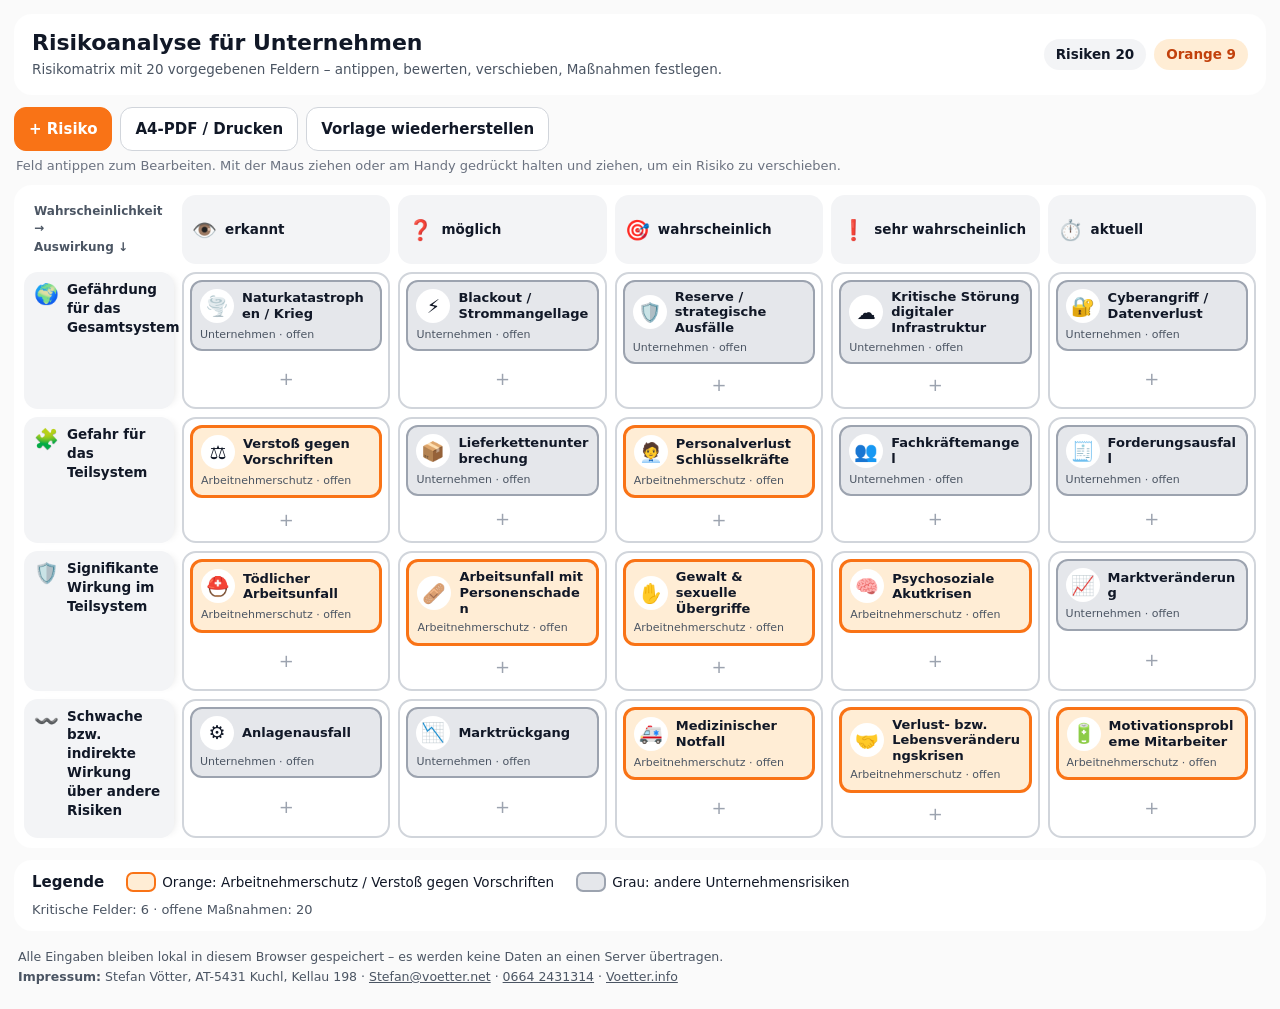
==== public/index.html @ c68d0088 "Web-Version der Risikoanalyse für Cloudflare (Worker bcm) Risikomatrix als statische Seite unter pub" ====
<!DOCTYPE html>
<html lang="de">
<head>
<meta charset="utf-8">
<meta name="viewport" content="width=device-width, initial-scale=1, viewport-fit=cover">
<title>Risikoanalyse für Unternehmen</title>
<meta name="description" content="Risikomatrix für Unternehmen (BCM): 20 vorgegebene Risikofelder, eigene Risiken, Maßnahmen und PDF-Export. Daten bleiben lokal im Browser.">
<meta name="theme-color" content="#F97316">
<link rel="manifest" href="manifest.webmanifest">
<link rel="icon" href="icon.svg" type="image/svg+xml">
<link rel="apple-touch-icon" href="icon.svg">
<style>
:root{
  --orange:#F97316;--orange-soft:#FFEDD5;--grey:#E5E7EB;--grey-soft:#F3F4F6;
  --text:#111827;--muted:#4B5563;--line:#D1D5DB;--bg:#FAFAFA;--panel:#fff;
}
*{box-sizing:border-box}
html{-webkit-text-size-adjust:100%}
body{margin:0;background:var(--bg);color:var(--text);
  font:15px/1.4 system-ui,-apple-system,"Segoe UI",Roboto,Arial,sans-serif;
  padding:env(safe-area-inset-top) env(safe-area-inset-right) env(safe-area-inset-bottom) env(safe-area-inset-left)}
.wrap{max-width:1320px;margin:0 auto;padding:14px}
header.top{background:var(--panel);border-radius:18px;padding:16px 18px;display:flex;flex-wrap:wrap;gap:10px 16px;align-items:center}
header.top h1{font-size:22px;line-height:1.2;margin:0}
header.top p{margin:4px 0 0;color:var(--muted);font-size:13.5px}
.head-text{flex:1 1 320px}
.badges{display:flex;gap:8px;flex-wrap:wrap}
.badge{border-radius:999px;padding:6px 12px;font-weight:700;font-size:13.5px;background:var(--grey-soft);white-space:nowrap}
.badge.o{background:var(--orange-soft);color:#C2410C}
.toolbar{display:flex;gap:8px;flex-wrap:wrap;margin:12px 0 6px}
button{font:inherit;color:inherit;cursor:pointer}
.btn{border:1px solid var(--line);background:var(--panel);border-radius:12px;padding:10px 14px;font-weight:600;min-height:44px}
.btn:hover{background:var(--grey-soft)}
.btn.primary{background:var(--orange);border-color:var(--orange);color:#fff}
.btn.primary:hover{background:#EA580C}
.btn.danger{color:#B91C1C;border-color:#FCA5A5}
.hint{color:#6B7280;font-size:13px;margin:4px 2px 10px}
.scroller{overflow-x:auto;border-radius:18px;background:var(--panel);-webkit-overflow-scrolling:touch}
.matrix{display:grid;grid-template-columns:150px repeat(5,minmax(158px,1fr));gap:8px;padding:10px;min-width:980px}
.corner,.ph,.ih{background:var(--grey-soft);border-radius:14px;padding:8px 10px;font-weight:700;font-size:13.5px;display:flex;align-items:center;gap:8px}
.corner{background:transparent;font-size:12px;color:var(--muted);font-weight:600;flex-direction:column;align-items:flex-start;justify-content:center;gap:2px}
.ph .ic,.ih .ic{font-size:20px;flex:none}
.ih{position:sticky;left:10px;z-index:2;align-items:flex-start;box-shadow:6px 0 8px -6px rgba(0,0,0,.12)}
.corner{position:sticky;left:10px;z-index:2;background:var(--panel)}
.cell{border:2px solid var(--line);border-radius:14px;min-height:118px;padding:6px;display:flex;flex-direction:column;gap:5px;background:#fff}
.cell.over{border-color:var(--orange);background:#FFF7ED}
.add{flex:1;min-height:32px;border:0;background:transparent;color:#9CA3AF;font-size:18px;border-radius:10px}
.add:hover,.add:focus-visible{background:var(--grey-soft);color:var(--text)}
.card{display:grid;grid-template-columns:34px 1fr;gap:4px 8px;align-items:center;text-align:left;width:100%;
  border:2px solid #9CA3AF;background:var(--grey);border-radius:12px;padding:7px 8px;touch-action:pan-x pan-y;user-select:none;-webkit-user-select:none;-webkit-touch-callout:none}
.card.ws{border:3px solid var(--orange);background:var(--orange-soft)}
.card .ic{width:34px;height:34px;border-radius:50%;background:#fff;display:grid;place-items:center;font-size:19px}
.card .t{font-weight:700;font-size:13px;line-height:1.2;overflow-wrap:anywhere;hyphens:auto;-webkit-hyphens:auto}
.card .m{grid-column:1/-1;font-size:11px;color:var(--muted)}
.card.done{opacity:.6}
.card.lift{opacity:.35}
.ghost{position:fixed;z-index:50;pointer-events:none;width:170px;box-shadow:0 10px 24px rgba(0,0,0,.25);transform:translate(-50%,-50%) rotate(-2deg)}
.legend{background:var(--panel);border-radius:18px;padding:12px 18px;margin-top:12px;display:flex;flex-wrap:wrap;gap:8px 22px;align-items:center;font-size:13.5px}
.legend b{font-size:15px}
.sw{display:inline-block;width:30px;height:20px;border-radius:7px;border:2px solid #9CA3AF;background:var(--grey);vertical-align:-5px;margin-right:6px}
.sw.o{border-color:var(--orange);background:var(--orange-soft)}
.legend .stats{flex-basis:100%;color:var(--muted);font-size:13px}
footer{color:var(--muted);font-size:12.5px;margin:16px 4px 8px;line-height:1.6}
footer a{color:inherit}
dialog{border:0;border-radius:18px;padding:0;width:min(560px,calc(100vw - 20px));max-height:calc(100dvh - 20px);color:var(--text)}
dialog::backdrop{background:rgba(17,24,39,.5)}
dialog form{display:flex;flex-direction:column;max-height:calc(100dvh - 20px)}
dialog h2{margin:0;padding:16px 18px 6px;font-size:19px}
.fields{padding:0 18px 8px;overflow-y:auto}
label{display:block;font-weight:700;font-size:13px;color:#374151;margin:10px 0 4px}
input[type=text],select,textarea{width:100%;font:inherit;font-size:16px;padding:10px;border:1px solid var(--line);border-radius:10px;background:#fff;color:var(--text)}
textarea{resize:vertical}
.chk{display:flex;gap:10px;align-items:center;font-weight:600;margin:14px 0 4px}
.chk input{width:22px;height:22px;accent-color:var(--orange);flex:none}
.actions{display:flex;gap:8px;padding:12px 18px 16px;border-top:1px solid var(--grey);flex-wrap:wrap}
.actions .sp{flex:1}
.toast{position:fixed;left:50%;bottom:22px;transform:translateX(-50%);background:#111827;color:#fff;padding:10px 16px;border-radius:999px;font-size:14px;opacity:0;transition:opacity .2s;pointer-events:none;z-index:60;max-width:90vw}
.toast.show{opacity:1}
:focus-visible{outline:3px solid #2563EB;outline-offset:2px}
@media (max-width:600px){.corner{font-size:10.5px;padding:4px}.wrap{padding:8px}header.top h1{font-size:19px}.matrix{grid-template-columns:112px repeat(5,minmax(150px,1fr));min-width:900px}.ih{font-size:12px;padding:8px}.ih .ic{display:none}}
@page{size:A4 landscape;margin:8mm}
@media print{
  body{background:#fff;font-size:10px}
  .toolbar,.hint,.add,footer,.toast{display:none!important}
  .wrap{max-width:none;padding:0}
  header.top{padding:0 0 6px}
  header.top h1{font-size:18px}
  .scroller{overflow:visible}
  .matrix{min-width:0;grid-template-columns:105px repeat(5,1fr);gap:4px;padding:0}
  .ih,.corner{position:static;box-shadow:none}
  .cell{min-height:96px;padding:4px;border-width:1px;break-inside:avoid}
  .card{padding:4px 5px;grid-template-columns:24px 1fr}
  .card .ic{width:24px;height:24px;font-size:14px}
  .card .t{font-size:10px}.card .m{font-size:8px}
  .ph,.ih{font-size:10px;padding:5px}
  .legend{padding:6px 0;margin-top:6px;font-size:10px}
  *{-webkit-print-color-adjust:exact;print-color-adjust:exact}
}
</style>
</head>
<body>
<div class="wrap">
  <header class="top">
    <div class="head-text">
      <h1>Risikoanalyse für Unternehmen</h1>
      <p>Risikomatrix mit 20 vorgegebenen Feldern – antippen, bewerten, verschieben, Maßnahmen festlegen.</p>
    </div>
    <div class="badges">
      <span class="badge" id="bTotal">Risiken 0</span>
      <span class="badge o" id="bOrange">Orange 0</span>
    </div>
  </header>

  <div class="toolbar">
    <button class="btn primary" id="btnAdd" type="button">+ Risiko</button>
    <button class="btn" id="btnPdf" type="button">A4-PDF / Drucken</button>
    <button class="btn" id="btnReset" type="button">Vorlage wiederherstellen</button>
  </div>
  <p class="hint">Feld antippen zum Bearbeiten. Mit der Maus ziehen oder am Handy gedrückt halten und ziehen, um ein Risiko zu verschieben.</p>

  <div class="scroller"><div class="matrix" id="matrix"></div></div>

  <section class="legend" aria-label="Legende">
    <b>Legende</b>
    <span><i class="sw o"></i>Orange: Arbeitnehmerschutz / Verstoß gegen Vorschriften</span>
    <span><i class="sw"></i>Grau: andere Unternehmensrisiken</span>
    <span class="stats" id="stats"></span>
  </section>

  <footer>
    Alle Eingaben bleiben lokal in diesem Browser gespeichert – es werden keine Daten an einen Server übertragen.<br>
    <b>Impressum:</b> Stefan Vötter, AT-5431 Kuchl, Kellau 198 · <a href="mailto:Stefan@voetter.net">Stefan@voetter.net</a> · <a href="tel:+436642431314">0664 2431314</a> · <a href="https://voetter.info" rel="noopener">Voetter.info</a>
  </footer>
</div>

<dialog id="dlg">
  <form method="dialog" id="frm">
    <h2 id="dlgTitle">Risiko bearbeiten</h2>
    <div class="fields">
      <label for="fTitle">Titel</label>
      <input type="text" id="fTitle" maxlength="80" autocomplete="off">
      <label for="fImpact">Auswirkung</label>
      <select id="fImpact"></select>
      <label for="fProb">Eintrittswahrscheinlichkeit / Aktualität</label>
      <select id="fProb"></select>
      <label for="fIcon">Symbol</label>
      <select id="fIcon"></select>
      <label class="chk"><input type="checkbox" id="fWs"> Arbeitnehmerschutz / Vorschriften: Orange hinterlegen</label>
      <label for="fDesc">Beschreibung</label>
      <textarea id="fDesc" rows="3"></textarea>
      <label for="fOwner">Verantwortlich</label>
      <input type="text" id="fOwner" autocomplete="off">
      <label for="fDue">Termin / Frist</label>
      <input type="text" id="fDue" placeholder="z. B. 31.12.2026" autocomplete="off">
      <label for="fMeasures">Maßnahmen</label>
      <textarea id="fMeasures" rows="4"></textarea>
      <label for="fStatus">Status</label>
      <select id="fStatus"></select>
    </div>
    <div class="actions">
      <button class="btn danger" type="button" id="btnDel">Löschen</button>
      <span class="sp"></span>
      <button class="btn" type="button" id="btnCancel">Abbrechen</button>
      <button class="btn primary" type="submit">Speichern</button>
    </div>
  </form>
</dialog>
<div class="toast" id="toast" role="status" aria-live="polite"></div>

<script>
(function(){
'use strict';
var KEY='risikoanalyse_risks_v1';
var IMPACT=['Gefährdung für das Gesamtsystem','Gefahr für das Teilsystem','Signifikante Wirkung im Teilsystem','Schwache bzw. indirekte Wirkung über andere Risiken'];
var IMPACT_IC=['🌍','🧩','🛡️','〰️'];
var PROB=['erkannt','möglich','wahrscheinlich','sehr wahrscheinlich','aktuell'];
var PROB_IC=['👁️','❓','🎯','❗','⏱️'];
var STATUS=['offen','in Arbeit','erledigt'];
var ICONS=[['🌪️','Natur / Krise'],['⚡','Blackout'],['🛡️','Reserve / Schutz'],['☁️','Digitale Infrastruktur'],['🔐','Cyber / Daten'],['⚖️','Vorschriften'],['📦','Lieferkette'],['🧑‍💼','Schlüsselkräfte'],['👥','Team / Fachkräfte'],['🧾','Forderungsausfall'],['⛑️','Tödlicher Arbeitsunfall'],['🩹','Arbeitsunfall'],['✋','Übergriff / Gewalt'],['🧠','Psychosoziale Krise'],['📈','Marktveränderung'],['⚙️','Anlage / Betrieb'],['📉','Marktrückgang'],['🚑','Medizinischer Notfall'],['🤝','Verlust / Krise'],['🔋','Motivation'],['⚠️','Allgemeines Risiko']];

function defaults(){
  var d=[
  ['r01','Naturkatastrophen / Krieg',0,0,'🌪️',false,'Externe Lage mit möglicher Wirkung auf Standort, Lieferfähigkeit und Geschäftsbetrieb.'],
  ['r02','Blackout / Strommangellage',0,1,'⚡',false,'Stromausfall oder Energiemangel mit Auswirkung auf kritische Prozesse.'],
  ['r03','Reserve / strategische Ausfälle',0,2,'🛡️',false,'Fehlende Redundanz, Ersatzressourcen oder strategische Alternativen.'],
  ['r04','Kritische Störung digitaler Infrastruktur',0,3,'☁️',false,'Ausfall zentraler Systeme, Netzwerke, Cloud- oder Kommunikationsdienste.'],
  ['r05','Cyberangriff / Datenverlust',0,4,'🔐',false,'Angriff, Verschlüsselung, Datenabfluss oder Verlust geschäftskritischer Daten.'],
  ['r06','Verstoß gegen Vorschriften',1,0,'⚖️',true,'Rechtliche oder organisatorische Nichteinhaltung, inklusive Arbeitnehmerschutz-Vorgaben.'],
  ['r07','Lieferkettenunterbrechung',1,1,'📦',false,'Ausfall von Lieferanten, Material, Logistik oder externen Partnern.'],
  ['r08','Personalverlust Schlüsselkräfte',1,2,'🧑‍💼',true,'Ausfall, Kündigung oder langfristige Abwesenheit kritischer Mitarbeitender.'],
  ['r09','Fachkräftemangel',1,3,'👥',false,'Schwierigkeit, qualifiziertes Personal zu gewinnen oder zu halten.'],
  ['r10','Forderungsausfall',1,4,'🧾',false,'Ausfall offener Forderungen oder Zahlungsschwierigkeiten wichtiger Kunden.'],
  ['r11','Tödlicher Arbeitsunfall',2,0,'⛑️',true,'Schwerstes Ereignis im Bereich Arbeitssicherheit und Organisation.'],
  ['r12','Arbeitsunfall mit Personenschaden',2,1,'🩹',true,'Unfall mit Verletzung, Ausfallzeit oder medizinischer Behandlung.'],
  ['r13','Gewalt & sexuelle Übergriffe',2,2,'✋',true,'Grenzverletzungen, Gewalt, Belästigung oder Übergriffe am Arbeitsplatz.'],
  ['r14','Psychosoziale Akutkrisen',2,3,'🧠',true,'Akute psychische Belastung, Konflikt- oder Krisenlage im Arbeitsumfeld.'],
  ['r15','Marktveränderung',2,4,'📈',false,'Veränderte Nachfrage, Wettbewerb, Preise oder regulatorische Rahmenbedingungen.'],
  ['r16','Anlagenausfall',3,0,'⚙️',false,'Ausfall einer Anlage, Maschine oder technischen Ressource.'],
  ['r17','Marktrückgang',3,1,'📉',false,'Rückgang von Umsatz, Nachfrage oder Marktanteilen.'],
  ['r18','Medizinischer Notfall',3,2,'🚑',true,'Akuter Notfall bei Mitarbeitenden, Gästen oder Dritten am Standort.'],
  ['r19','Verlust- bzw. Lebensveränderungskrisen',3,3,'🤝',true,'Krisen durch Trauer, Trennung, Pflegebelastung oder einschneidende Lebensereignisse.'],
  ['r20','Motivationsprobleme Mitarbeiter',3,4,'🔋',true,'Sinkende Motivation, Bindung, Arbeitszufriedenheit oder Leistungsbereitschaft.']];
  return d.map(function(a){return {id:a[0],title:a[1],impactIndex:a[2],probabilityIndex:a[3],icon:a[4],workerSafety:a[5],description:a[6],predefined:true,owner:'',due:'',measures:'',status:'offen'};});
}

var risks=load();
function load(){
  try{
    var raw=localStorage.getItem(KEY);
    if(raw){var a=JSON.parse(raw);if(Array.isArray(a)&&a.length)return a;}
  }catch(e){}
  return defaults();
}
function save(){try{localStorage.setItem(KEY,JSON.stringify(risks));}catch(e){toast('Speichern im Browser nicht möglich');}}

var $=function(id){return document.getElementById(id);};
var matrix=$('matrix');
function el(tag,cls,txt){var e=document.createElement(tag);if(cls)e.className=cls;if(txt!=null)e.textContent=txt;return e;}

function render(){
  matrix.textContent='';
  var c=el('div','corner');c.appendChild(el('span',null,'Wahrscheinlichkeit →'));c.appendChild(el('span',null,'Auswirkung ↓'));matrix.appendChild(c);
  PROB.forEach(function(p,i){var h=el('div','ph');h.appendChild(el('span','ic',PROB_IC[i]));h.appendChild(el('span',null,p));matrix.appendChild(h);});
  for(var r=0;r<4;r++){
    var ih=el('div','ih');ih.appendChild(el('span','ic',IMPACT_IC[r]));ih.appendChild(el('span',null,IMPACT[r]));matrix.appendChild(ih);
    for(var col=0;col<5;col++){
      var cell=el('div','cell');cell.dataset.row=r;cell.dataset.col=col;
      risks.forEach(function(k){if(k.impactIndex===r&&k.probabilityIndex===col)cell.appendChild(card(k));});
      var add=el('button','add','+');add.type='button';add.dataset.add='1';
      add.setAttribute('aria-label','Risiko hinzufügen: '+IMPACT[r]+', '+PROB[col]);
      cell.appendChild(add);
      matrix.appendChild(cell);
    }
  }
  var ws=0,crit=0,open=0;
  risks.forEach(function(k){if(k.workerSafety)ws++;if(k.impactIndex<=1&&k.probabilityIndex>=2)crit++;if(k.status!=='erledigt')open++;});
  $('bTotal').textContent='Risiken '+risks.length;
  $('bOrange').textContent='Orange '+ws;
  $('stats').textContent='Kritische Felder: '+crit+' · offene Maßnahmen: '+open;
}
function card(k){
  var b=el('button','card'+(k.workerSafety?' ws':'')+(k.status==='erledigt'?' done':''));
  b.type='button';b.dataset.id=k.id;
  b.appendChild(el('span','ic',k.icon||'⚠️'));
  b.appendChild(el('span','t',k.title));
  b.appendChild(el('span','m',(k.workerSafety?'Arbeitnehmerschutz':'Unternehmen')+' · '+(k.status||'offen')));
  return b;
}
function find(id){for(var i=0;i<risks.length;i++)if(risks[i].id===id)return risks[i];return null;}

/* ---------- Dialog ---------- */
var dlg=$('dlg'),cur=null,curNew=false;
function fill(sel,arr){arr.forEach(function(t,i){var o=el('option',null,t);o.value=i;sel.appendChild(o);});}
fill($('fImpact'),IMPACT);fill($('fProb'),PROB);fill($('fStatus'),STATUS);
fill($('fIcon'),ICONS.map(function(i){return i[0]+'  '+i[1];}));

function openDlg(k,isNew){
  cur=k;curNew=isNew;
  $('dlgTitle').textContent=isNew?'Risiko hinzufügen':'Risiko bearbeiten';
  $('fTitle').value=k.title;$('fImpact').value=k.impactIndex;$('fProb').value=k.probabilityIndex;
  var ii=ICONS.length-1;ICONS.forEach(function(x,i){if(x[0]===k.icon)ii=i;});$('fIcon').value=ii;
  $('fWs').checked=!!k.workerSafety;$('fDesc').value=k.description||'';$('fOwner').value=k.owner||'';
  $('fDue').value=k.due||'';$('fMeasures').value=k.measures||'';
  $('fStatus').value=Math.max(0,STATUS.indexOf(k.status));
  $('btnDel').hidden=isNew||k.predefined;
  dlg.showModal();
  if(isNew){$('fTitle').focus();$('fTitle').select();}
}
function blank(row,col){
  return {id:'custom-'+Date.now()+'-'+Math.random().toString(36).slice(2,8),title:'Neues Risiko',impactIndex:row==null?3:row,probabilityIndex:col==null?1:col,icon:'⚠️',workerSafety:false,description:'',predefined:false,owner:'',due:'',measures:'',status:'offen'};
}
$('frm').addEventListener('submit',function(){
  if(!cur)return;
  cur.title=$('fTitle').value.trim()||'Unbenanntes Risiko';
  cur.impactIndex=+$('fImpact').value;cur.probabilityIndex=+$('fProb').value;
  cur.icon=ICONS[+$('fIcon').value][0];cur.workerSafety=$('fWs').checked;
  cur.description=$('fDesc').value.trim();cur.owner=$('fOwner').value.trim();cur.due=$('fDue').value.trim();
  cur.measures=$('fMeasures').value.trim();cur.status=STATUS[+$('fStatus').value];
  if(curNew)risks.push(cur);
  save();render();toast('Gespeichert');
});
$('btnCancel').addEventListener('click',function(){dlg.close();});
$('btnDel').addEventListener('click',function(){
  if(!cur||cur.predefined)return;
  if(!window.confirm('Dieses zusätzliche Risiko wirklich löschen?'))return;
  risks=risks.filter(function(k){return k!==cur;});
  dlg.close();save();render();toast('Gelöscht');
});
$('btnAdd').addEventListener('click',function(){openDlg(blank(),true);});
$('btnPdf').addEventListener('click',function(){window.print();});
$('btnReset').addEventListener('click',function(){
  if(!window.confirm('Alle Änderungen auf die 20 Standardfelder zurücksetzen? Zusätzliche Risiken werden entfernt.'))return;
  risks=defaults();save();render();toast('Vorlage wiederhergestellt');
});

/* ---------- Tippen & Ziehen ---------- */
var drag=null,suppressClick=false;
matrix.addEventListener('click',function(e){
  if(suppressClick){suppressClick=false;return;}
  var c=e.target.closest('.card');
  if(c){var k=find(c.dataset.id);if(k)openDlg(k,false);return;}
  var a=e.target.closest('[data-add]');
  if(a){var cell=a.parentNode;openDlg(blank(+cell.dataset.row,+cell.dataset.col),true);}
});
matrix.addEventListener('pointerdown',function(e){
  var c=e.target.closest('.card');
  if(!c||(e.pointerType==='mouse'&&e.button!==0))return;
  drag={card:c,id:c.dataset.id,x:e.clientX,y:e.clientY,active:false,touch:e.pointerType!=='mouse',pid:e.pointerId,timer:null};
  if(drag.touch)drag.timer=setTimeout(function(){if(drag)startDrag(drag.x,drag.y);},380);
});
function startDrag(x,y){
  drag.active=true;
  var g=drag.card.cloneNode(true);g.classList.add('ghost');document.body.appendChild(g);drag.ghost=g;
  drag.card.classList.add('lift');
  if(drag.touch&&navigator.vibrate){try{navigator.vibrate(15);}catch(e){}}
  moveDrag(x,y);
}
function moveDrag(x,y){
  drag.ghost.style.left=x+'px';drag.ghost.style.top=y+'px';
  var t=document.elementFromPoint(x,y);var cell=t&&t.closest?t.closest('.cell'):null;
  if(drag.cell!==cell){if(drag.cell)drag.cell.classList.remove('over');if(cell)cell.classList.add('over');drag.cell=cell;}
}
window.addEventListener('pointermove',function(e){
  if(!drag||e.pointerId!==drag.pid)return;
  var dx=e.clientX-drag.x,dy=e.clientY-drag.y;
  if(!drag.active){
    if(drag.touch){if(Math.abs(dx)>10||Math.abs(dy)>10){clearTimeout(drag.timer);drag=null;}return;}
    if(Math.abs(dx)<6&&Math.abs(dy)<6)return;
    startDrag(e.clientX,e.clientY);
  }
  moveDrag(e.clientX,e.clientY);
});
function endDrag(drop){
  if(!drag)return;
  clearTimeout(drag.timer);
  var d=drag;drag=null;
  if(!d.active)return;
  suppressClick=true;setTimeout(function(){suppressClick=false;},80);
  if(d.ghost)d.ghost.remove();
  d.card.classList.remove('lift');
  if(d.cell)d.cell.classList.remove('over');
  var k=find(d.id);
  if(drop&&d.cell&&k){
    var r=+d.cell.dataset.row,c=+d.cell.dataset.col;
    if(r!==k.impactIndex||c!==k.probabilityIndex){k.impactIndex=r;k.probabilityIndex=c;save();render();toast('Risiko verschoben: '+k.title);}
  }
}
window.addEventListener('pointerup',function(e){if(drag&&e.pointerId===drag.pid)endDrag(true);});
window.addEventListener('pointercancel',function(e){if(drag&&e.pointerId===drag.pid)endDrag(false);});
document.addEventListener('touchmove',function(e){if(drag&&drag.active&&e.cancelable)e.preventDefault();},{passive:false});
document.addEventListener('contextmenu',function(e){if(e.target.closest&&e.target.closest('.card')&&drag&&drag.touch)e.preventDefault();});

var toastT;
function toast(msg){var t=$('toast');t.textContent=msg;t.classList.add('show');clearTimeout(toastT);toastT=setTimeout(function(){t.classList.remove('show');},1800);}

render();
if('serviceWorker' in navigator){window.addEventListener('load',function(){navigator.serviceWorker.register('sw.js').catch(function(){});});}
})();
</script>
</body>
</html>
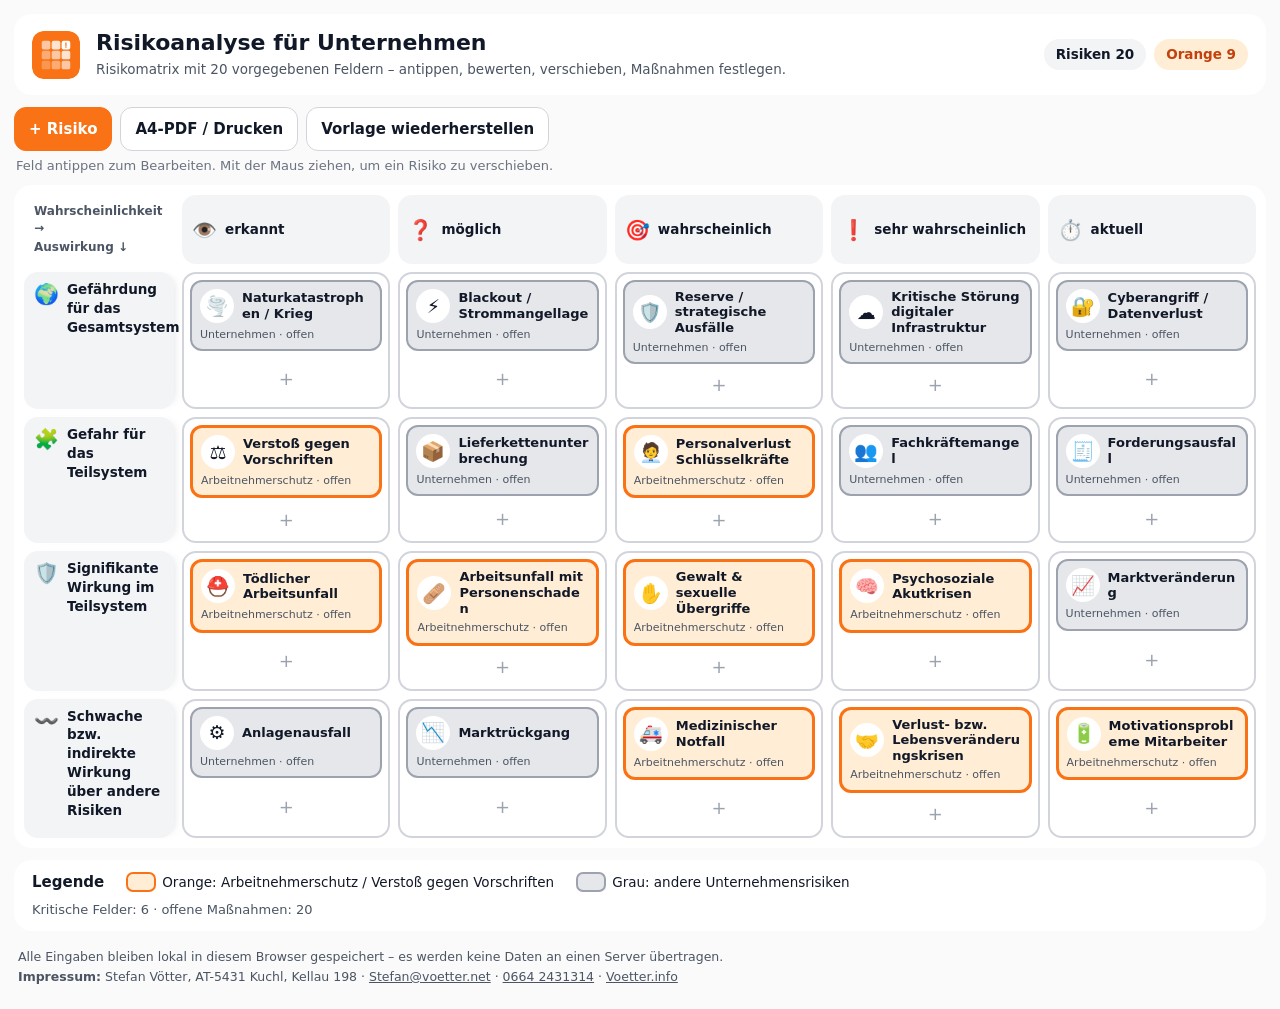
==== commit 08bc515d: "Handy-Ansicht, Logo und Social-Media-Vorschau Auf schmalen Bildschirmen passt die Matrix ohne Quersc" ====
--- a/public/index.html
+++ b/public/index.html
@@ -8,7 +8,26 @@
 <meta name="theme-color" content="#F97316">
 <link rel="manifest" href="manifest.webmanifest">
 <link rel="icon" href="icon.svg" type="image/svg+xml">
-<link rel="apple-touch-icon" href="icon.svg">
+<link rel="icon" href="icon-192.png" type="image/png" sizes="192x192">
+<link rel="apple-touch-icon" href="apple-touch-icon.png">
+<link rel="canonical" href="https://bcm.voetter.work/">
+<meta name="apple-mobile-web-app-capable" content="yes">
+<meta name="mobile-web-app-capable" content="yes">
+<meta name="apple-mobile-web-app-title" content="Risikoanalyse">
+<meta property="og:type" content="website">
+<meta property="og:locale" content="de_AT">
+<meta property="og:site_name" content="Risikoanalyse">
+<meta property="og:url" content="https://bcm.voetter.work/">
+<meta property="og:title" content="Risikoanalyse für Unternehmen">
+<meta property="og:description" content="Risikomatrix mit 20 vorgegebenen Feldern: bewerten, verschieben, Maßnahmen festlegen, als PDF ausgeben. Kostenlos, ohne Anmeldung – die Daten bleiben am Gerät.">
+<meta property="og:image" content="https://bcm.voetter.work/og.png">
+<meta property="og:image:width" content="1200">
+<meta property="og:image:height" content="630">
+<meta property="og:image:alt" content="Logo und Risikomatrix der Risikoanalyse für Unternehmen">
+<meta name="twitter:card" content="summary_large_image">
+<meta name="twitter:title" content="Risikoanalyse für Unternehmen">
+<meta name="twitter:description" content="Risikomatrix mit 20 vorgegebenen Feldern: bewerten, verschieben, Maßnahmen festlegen, als PDF ausgeben.">
+<meta name="twitter:image" content="https://bcm.voetter.work/og.png">
 <style>
 :root{
   --orange:#F97316;--orange-soft:#FFEDD5;--grey:#E5E7EB;--grey-soft:#F3F4F6;
@@ -23,7 +42,8 @@
 header.top{background:var(--panel);border-radius:18px;padding:16px 18px;display:flex;flex-wrap:wrap;gap:10px 16px;align-items:center}
 header.top h1{font-size:22px;line-height:1.2;margin:0}
 header.top p{margin:4px 0 0;color:var(--muted);font-size:13.5px}
-.head-text{flex:1 1 320px}
+.head-text{flex:1 1 240px;min-width:0}
+.logo{width:48px;height:48px;border-radius:12px;flex:none}
 .badges{display:flex;gap:8px;flex-wrap:wrap}
 .badge{border-radius:999px;padding:6px 12px;font-weight:700;font-size:13.5px;background:var(--grey-soft);white-space:nowrap}
 .badge.o{background:var(--orange-soft);color:#C2410C}
@@ -77,11 +97,67 @@
 .toast{position:fixed;left:50%;bottom:22px;transform:translateX(-50%);background:#111827;color:#fff;padding:10px 16px;border-radius:999px;font-size:14px;opacity:0;transition:opacity .2s;pointer-events:none;z-index:60;max-width:90vw}
 .toast.show{opacity:1}
 :focus-visible{outline:3px solid #2563EB;outline-offset:2px}
-@media (max-width:600px){.corner{font-size:10.5px;padding:4px}.wrap{padding:8px}header.top h1{font-size:19px}.matrix{grid-template-columns:112px repeat(5,minmax(150px,1fr));min-width:900px}.ih{font-size:12px;padding:8px}.ih .ic{display:none}}
+.short{display:none}
+.listsec{display:none}
+.listhead{display:flex;align-items:center;justify-content:space-between;gap:8px;margin:14px 2px 8px}
+.listhead h2{font-size:16px;margin:0}
+.filters{display:flex;gap:6px}
+.chip{border:1px solid var(--line);background:var(--panel);border-radius:999px;padding:7px 12px;font-size:13px;font-weight:600;min-height:36px}
+.chip.on{background:var(--text);border-color:var(--text);color:#fff}
+.li{display:grid;grid-template-columns:40px 1fr auto;gap:2px 10px;align-items:center;width:100%;text-align:left;background:var(--panel);
+  border:1px solid var(--grey);border-left:5px solid #9CA3AF;border-radius:12px;padding:9px 10px;margin-bottom:6px;min-height:56px}
+.li.ws{border-left-color:var(--orange)}
+.li.done{opacity:.6}
+.li .ic{grid-row:1/3;width:40px;height:40px;border-radius:50%;background:var(--grey-soft);display:grid;place-items:center;font-size:21px}
+.li.ws .ic{background:var(--orange-soft)}
+.li .t{font-weight:700;font-size:14.5px;line-height:1.25;hyphens:auto;-webkit-hyphens:auto;overflow-wrap:anywhere}
+.li .m{grid-column:2;font-size:12px;color:var(--muted)}
+.li .st{grid-row:1/3;grid-column:3;font-size:11.5px;font-weight:700;border-radius:999px;padding:4px 8px;background:var(--grey-soft);white-space:nowrap}
+.li .st.s1{background:#DBEAFE;color:#1E40AF}.li .st.s2{background:#DCFCE7;color:#166534}
+.empty{color:var(--muted);font-size:13.5px;padding:10px 4px}
+@media (max-width:720px){
+  body{font-size:15px}
+  .wrap{padding:8px 8px 24px}
+  header.top{padding:12px;gap:8px 12px;border-radius:14px}
+  header.top h1{font-size:18px}
+  header.top p{display:none}
+  .logo{width:42px;height:42px}
+  .badges{flex-basis:100%}
+  .badge{font-size:12.5px;padding:5px 10px}
+  .full{display:none}.short{display:inline}
+  .toolbar{position:sticky;top:0;z-index:5;background:var(--bg);margin:6px -8px 0;padding:8px;flex-wrap:nowrap}
+  .toolbar .btn{flex:1 1 0;padding:10px 6px;font-size:14px;white-space:nowrap;min-height:46px}
+  .hint{font-size:12.5px;margin:2px 2px 8px}
+  .scroller{overflow:visible;border-radius:14px}
+  .matrix{grid-template-columns:repeat(5,minmax(0,1fr));min-width:0;gap:4px;padding:6px}
+  .corner{display:none}
+  .ph{flex-direction:column;gap:1px;padding:5px 1px;font-size:10px;line-height:1.15;text-align:center;border-radius:10px;justify-content:center}
+  .ph .ic{font-size:16px}
+  .ih{grid-column:1/-1;position:static;box-shadow:none;align-items:center;background:transparent;padding:6px 4px 0;font-size:12.5px;border-radius:0}
+  .ih .ic{font-size:15px}
+  .cell{min-height:58px;padding:4px 2px;flex-direction:row;flex-wrap:wrap;justify-content:center;align-content:center;gap:4px;border-width:1.5px;border-radius:10px}
+  .cell:has(.card) .add{display:none}
+  .add{min-height:44px;width:100%;font-size:16px}
+  .card{display:block;width:44px;height:44px;padding:0;border-radius:50%;border-width:2px;flex:none}
+  .card.ws{border-width:2.5px}
+  .card .ic{width:100%;height:100%;background:transparent;font-size:22px}
+  .card .t,.card .m{display:none}
+  .ghost{width:60px;height:60px}
+  .ghost .ic{font-size:30px}
+  .listsec{display:block}
+  .legend{padding:10px 12px;border-radius:14px;font-size:12.5px;gap:6px 14px}
+  dialog{width:100vw;max-width:100vw;margin:auto 0 0;border-radius:18px 18px 0 0;max-height:94dvh}
+  dialog form{max-height:94dvh}
+  .actions{padding-bottom:calc(14px + env(safe-area-inset-bottom))}
+  .actions .btn{flex:1 1 auto}
+  .actions .sp{display:none}
+  .toast{bottom:calc(18px + env(safe-area-inset-bottom))}
+}
+@media (max-width:360px){.card{width:38px;height:38px}.card .ic{font-size:19px}.ph{font-size:9px}}
 @page{size:A4 landscape;margin:8mm}
 @media print{
   body{background:#fff;font-size:10px}
-  .toolbar,.hint,.add,footer,.toast{display:none!important}
+  .toolbar,.hint,.add,footer,.toast,.listsec,.logo{display:none!important}
   .wrap{max-width:none;padding:0}
   header.top{padding:0 0 6px}
   header.top h1{font-size:18px}
@@ -101,6 +177,7 @@
 <body>
 <div class="wrap">
   <header class="top">
+    <img class="logo" src="icon.svg" width="48" height="48" alt="Logo Risikoanalyse">
     <div class="head-text">
       <h1>Risikoanalyse für Unternehmen</h1>
       <p>Risikomatrix mit 20 vorgegebenen Feldern – antippen, bewerten, verschieben, Maßnahmen festlegen.</p>
@@ -113,12 +190,24 @@
 
   <div class="toolbar">
     <button class="btn primary" id="btnAdd" type="button">+ Risiko</button>
-    <button class="btn" id="btnPdf" type="button">A4-PDF / Drucken</button>
-    <button class="btn" id="btnReset" type="button">Vorlage wiederherstellen</button>
+    <button class="btn" id="btnPdf" type="button"><span class="full">A4-PDF / Drucken</span><span class="short">PDF</span></button>
+    <button class="btn" id="btnReset" type="button"><span class="full">Vorlage wiederherstellen</span><span class="short">Zurücksetzen</span></button>
   </div>
-  <p class="hint">Feld antippen zum Bearbeiten. Mit der Maus ziehen oder am Handy gedrückt halten und ziehen, um ein Risiko zu verschieben.</p>
+  <p class="hint"><span class="full">Feld antippen zum Bearbeiten. Mit der Maus ziehen, um ein Risiko zu verschieben.</span><span class="short">Symbol antippen zum Bearbeiten. Gedrückt halten und ziehen zum Verschieben.</span></p>
 
   <div class="scroller"><div class="matrix" id="matrix"></div></div>
+
+  <section class="listsec" aria-label="Risikoliste">
+    <div class="listhead">
+      <h2>Risikoliste</h2>
+      <div class="filters" id="filters">
+        <button type="button" class="chip on" data-f="all">Alle</button>
+        <button type="button" class="chip" data-f="ws">Orange</button>
+        <button type="button" class="chip" data-f="open">Offen</button>
+      </div>
+    </div>
+    <div id="list"></div>
+  </section>
 
   <section class="legend" aria-label="Legende">
     <b>Legende</b>
@@ -174,6 +263,8 @@
 var IMPACT=['Gefährdung für das Gesamtsystem','Gefahr für das Teilsystem','Signifikante Wirkung im Teilsystem','Schwache bzw. indirekte Wirkung über andere Risiken'];
 var IMPACT_IC=['🌍','🧩','🛡️','〰️'];
 var PROB=['erkannt','möglich','wahrscheinlich','sehr wahrscheinlich','aktuell'];
+var PROB_S=['erkannt','möglich','wahr­scheinl.','sehr wahr­scheinl.','aktuell'];
+var IMPACT_S=['Gesamtsystem','Teilsystem','signifikant','schwach'];
 var PROB_IC=['👁️','❓','🎯','❗','⏱️'];
 var STATUS=['offen','in Arbeit','erledigt'];
 var ICONS=[['🌪️','Natur / Krise'],['⚡','Blackout'],['🛡️','Reserve / Schutz'],['☁️','Digitale Infrastruktur'],['🔐','Cyber / Daten'],['⚖️','Vorschriften'],['📦','Lieferkette'],['🧑‍💼','Schlüsselkräfte'],['👥','Team / Fachkräfte'],['🧾','Forderungsausfall'],['⛑️','Tödlicher Arbeitsunfall'],['🩹','Arbeitsunfall'],['✋','Übergriff / Gewalt'],['🧠','Psychosoziale Krise'],['📈','Marktveränderung'],['⚙️','Anlage / Betrieb'],['📉','Marktrückgang'],['🚑','Medizinischer Notfall'],['🤝','Verlust / Krise'],['🔋','Motivation'],['⚠️','Allgemeines Risiko']];
@@ -220,7 +311,7 @@
 function render(){
   matrix.textContent='';
   var c=el('div','corner');c.appendChild(el('span',null,'Wahrscheinlichkeit →'));c.appendChild(el('span',null,'Auswirkung ↓'));matrix.appendChild(c);
-  PROB.forEach(function(p,i){var h=el('div','ph');h.appendChild(el('span','ic',PROB_IC[i]));h.appendChild(el('span',null,p));matrix.appendChild(h);});
+  PROB.forEach(function(p,i){var h=el('div','ph');h.appendChild(el('span','ic',PROB_IC[i]));h.appendChild(el('span','full',p));h.appendChild(el('span','short',PROB_S[i]));matrix.appendChild(h);});
   for(var r=0;r<4;r++){
     var ih=el('div','ih');ih.appendChild(el('span','ic',IMPACT_IC[r]));ih.appendChild(el('span',null,IMPACT[r]));matrix.appendChild(ih);
     for(var col=0;col<5;col++){
@@ -237,10 +328,31 @@
   $('bTotal').textContent='Risiken '+risks.length;
   $('bOrange').textContent='Orange '+ws;
   $('stats').textContent='Kritische Felder: '+crit+' · offene Maßnahmen: '+open;
-}
+  renderList();
+}
+var filter='all';
+function renderList(){
+  var list=$('list');list.textContent='';
+  var items=risks.filter(function(k){return filter==='ws'?k.workerSafety:filter==='open'?k.status!=='erledigt':true;});
+  items.sort(function(a,b){return (4-b.impactIndex)*(b.probabilityIndex+1)-(4-a.impactIndex)*(a.probabilityIndex+1);});
+  if(!items.length){list.appendChild(el('p','empty','Keine Risiken in dieser Auswahl.'));return;}
+  items.forEach(function(k){
+    var b=el('button','li'+(k.workerSafety?' ws':'')+(k.status==='erledigt'?' done':''));b.type='button';b.dataset.id=k.id;
+    b.appendChild(el('span','ic',k.icon||'⚠️'));
+    b.appendChild(el('span','t',k.title));
+    b.appendChild(el('span','st s'+Math.max(0,STATUS.indexOf(k.status)),k.status||'offen'));
+    b.appendChild(el('span','m',IMPACT_S[k.impactIndex]+' · '+PROB[k.probabilityIndex]+(k.due?' · bis '+k.due:'')));
+    list.appendChild(b);
+  });
+}
+$('list').addEventListener('click',function(e){var b=e.target.closest('.li');if(b){var k=find(b.dataset.id);if(k)openDlg(k,false);}});
+$('filters').addEventListener('click',function(e){
+  var c=e.target.closest('.chip');if(!c)return;filter=c.dataset.f;
+  Array.prototype.forEach.call(this.children,function(x){x.classList.toggle('on',x===c);});renderList();
+});
 function card(k){
   var b=el('button','card'+(k.workerSafety?' ws':'')+(k.status==='erledigt'?' done':''));
-  b.type='button';b.dataset.id=k.id;
+  b.type='button';b.dataset.id=k.id;b.title=k.title;b.setAttribute('aria-label',k.title);
   b.appendChild(el('span','ic',k.icon||'⚠️'));
   b.appendChild(el('span','t',k.title));
   b.appendChild(el('span','m',(k.workerSafety?'Arbeitnehmerschutz':'Unternehmen')+' · '+(k.status||'offen')));
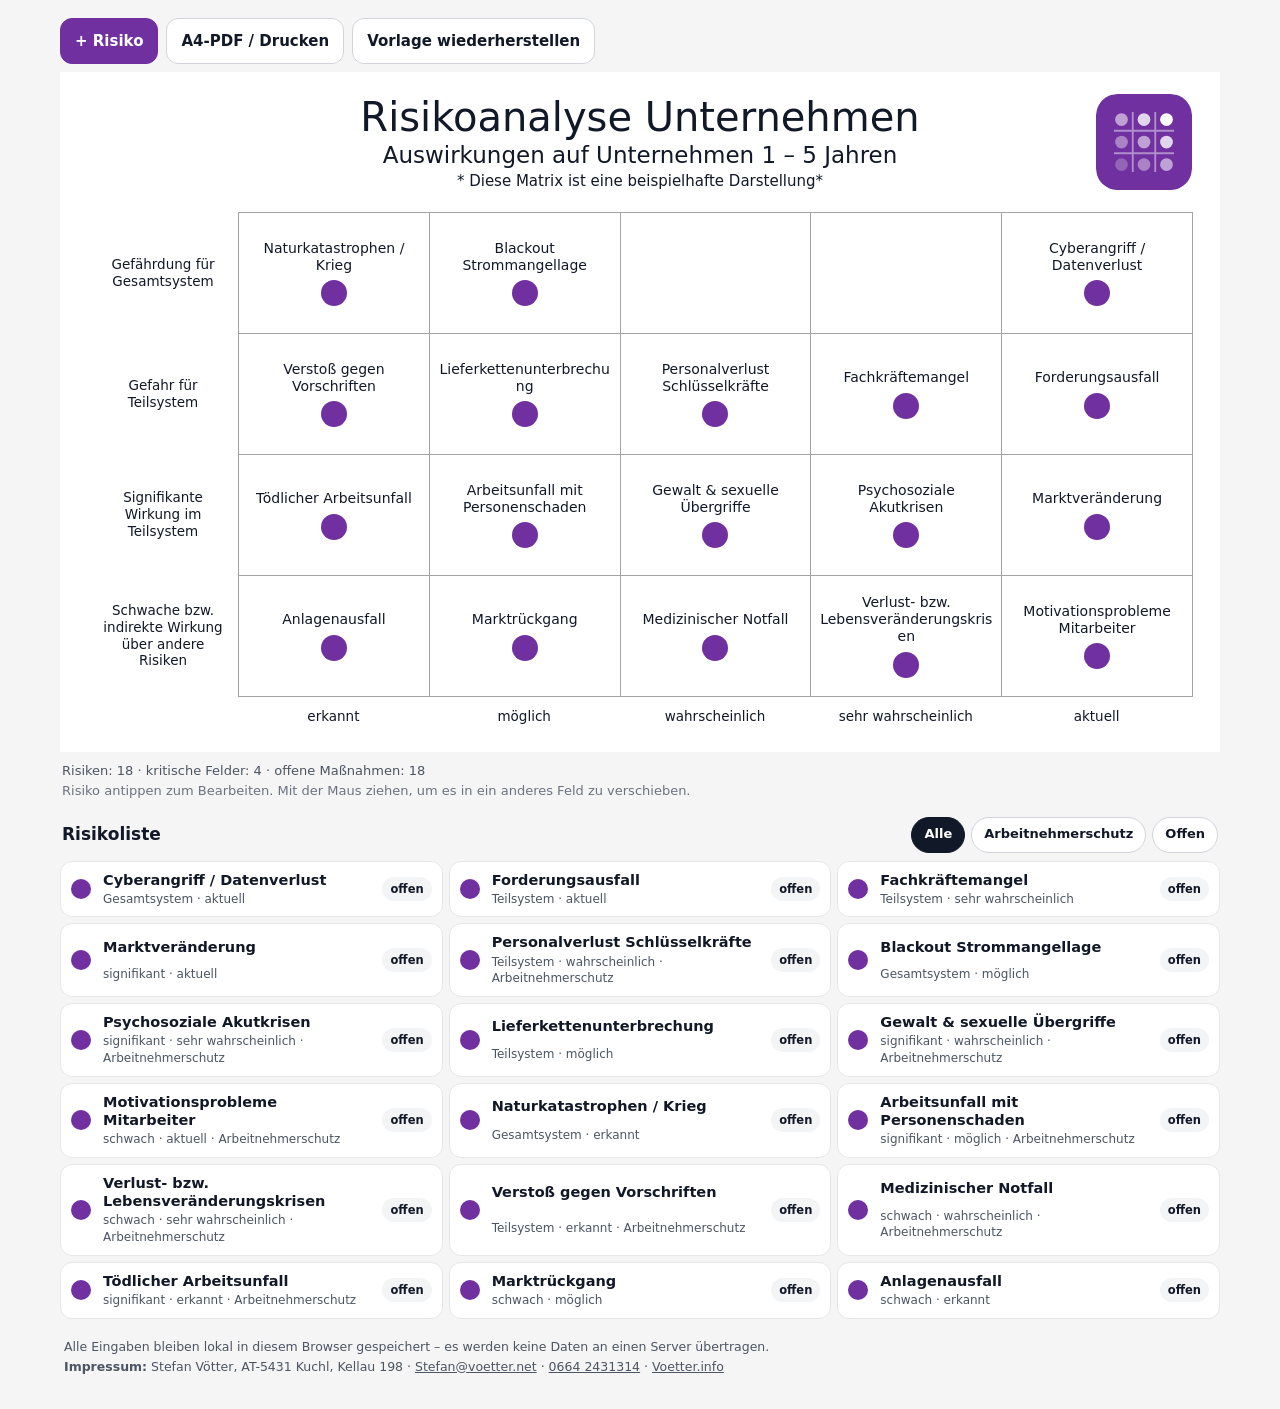
==== commit dacbf20f: "Darstellung nach Vorlage: Tabelle mit Titeln und violetten Punkten Die Matrix sieht jetzt wie die Vo" ====
--- a/public/index.html
+++ b/public/index.html
@@ -3,9 +3,9 @@
 <head>
 <meta charset="utf-8">
 <meta name="viewport" content="width=device-width, initial-scale=1, viewport-fit=cover">
-<title>Risikoanalyse für Unternehmen</title>
+<title>Risikoanalyse Unternehmen</title>
 <meta name="description" content="Risikomatrix für Unternehmen (BCM): 20 vorgegebene Risikofelder, eigene Risiken, Maßnahmen und PDF-Export. Daten bleiben lokal im Browser.">
-<meta name="theme-color" content="#F97316">
+<meta name="theme-color" content="#7030A0">
 <link rel="manifest" href="manifest.webmanifest">
 <link rel="icon" href="icon.svg" type="image/svg+xml">
 <link rel="icon" href="icon-192.png" type="image/png" sizes="192x192">
@@ -18,202 +18,153 @@
 <meta property="og:locale" content="de_AT">
 <meta property="og:site_name" content="Risikoanalyse">
 <meta property="og:url" content="https://bcm.voetter.work/">
-<meta property="og:title" content="Risikoanalyse für Unternehmen">
-<meta property="og:description" content="Risikomatrix mit 20 vorgegebenen Feldern: bewerten, verschieben, Maßnahmen festlegen, als PDF ausgeben. Kostenlos, ohne Anmeldung – die Daten bleiben am Gerät.">
+<meta property="og:title" content="Risikoanalyse Unternehmen">
+<meta property="og:description" content="Risikomatrix mit vorgegebenen Feldern: bewerten, verschieben, Maßnahmen festlegen, als PDF ausgeben. Kostenlos, ohne Anmeldung – die Daten bleiben am Gerät.">
 <meta property="og:image" content="https://bcm.voetter.work/og.png">
 <meta property="og:image:width" content="1200">
 <meta property="og:image:height" content="630">
-<meta property="og:image:alt" content="Logo und Risikomatrix der Risikoanalyse für Unternehmen">
+<meta property="og:image:alt" content="Logo und Risikomatrix der Risikoanalyse Unternehmen">
 <meta name="twitter:card" content="summary_large_image">
-<meta name="twitter:title" content="Risikoanalyse für Unternehmen">
-<meta name="twitter:description" content="Risikomatrix mit 20 vorgegebenen Feldern: bewerten, verschieben, Maßnahmen festlegen, als PDF ausgeben.">
+<meta name="twitter:title" content="Risikoanalyse Unternehmen">
+<meta name="twitter:description" content="Risikomatrix mit vorgegebenen Feldern: bewerten, verschieben, Maßnahmen festlegen, als PDF ausgeben.">
 <meta name="twitter:image" content="https://bcm.voetter.work/og.png">
 <style>
-:root{
-  --orange:#F97316;--orange-soft:#FFEDD5;--grey:#E5E7EB;--grey-soft:#F3F4F6;
-  --text:#111827;--muted:#4B5563;--line:#D1D5DB;--bg:#FAFAFA;--panel:#fff;
-}
+:root{--purple:#7030A0;--purple-d:#5B2585;--purple-soft:#F1E8F8;--grey:#E5E7EB;--grey-soft:#F3F4F6;
+  --text:#111827;--muted:#4B5563;--line:#A3A3A3;--bg:#F5F5F5;--panel:#fff;--lab:clamp(54px,15vw,150px)}
 *{box-sizing:border-box}
 html{-webkit-text-size-adjust:100%}
 body{margin:0;background:var(--bg);color:var(--text);
-  font:15px/1.4 system-ui,-apple-system,"Segoe UI",Roboto,Arial,sans-serif;
+  font:15px/1.4 Calibri,"Segoe UI",system-ui,-apple-system,Roboto,Arial,sans-serif;
   padding:env(safe-area-inset-top) env(safe-area-inset-right) env(safe-area-inset-bottom) env(safe-area-inset-left)}
-.wrap{max-width:1320px;margin:0 auto;padding:14px}
-header.top{background:var(--panel);border-radius:18px;padding:16px 18px;display:flex;flex-wrap:wrap;gap:10px 16px;align-items:center}
-header.top h1{font-size:22px;line-height:1.2;margin:0}
-header.top p{margin:4px 0 0;color:var(--muted);font-size:13.5px}
-.head-text{flex:1 1 240px;min-width:0}
-.logo{width:48px;height:48px;border-radius:12px;flex:none}
-.badges{display:flex;gap:8px;flex-wrap:wrap}
-.badge{border-radius:999px;padding:6px 12px;font-weight:700;font-size:13.5px;background:var(--grey-soft);white-space:nowrap}
-.badge.o{background:var(--orange-soft);color:#C2410C}
-.toolbar{display:flex;gap:8px;flex-wrap:wrap;margin:12px 0 6px}
+.wrap{max-width:1180px;margin:0 auto;padding:10px 10px 24px}
 button{font:inherit;color:inherit;cursor:pointer}
-.btn{border:1px solid var(--line);background:var(--panel);border-radius:12px;padding:10px 14px;font-weight:600;min-height:44px}
+.toolbar{display:flex;gap:8px;position:sticky;top:0;z-index:5;background:var(--bg);margin:0 -10px;padding:8px 10px}
+.btn{border:1px solid #D1D5DB;background:var(--panel);border-radius:12px;padding:10px 14px;font-weight:600;min-height:46px;white-space:nowrap}
 .btn:hover{background:var(--grey-soft)}
-.btn.primary{background:var(--orange);border-color:var(--orange);color:#fff}
-.btn.primary:hover{background:#EA580C}
+.btn.primary{background:var(--purple);border-color:var(--purple);color:#fff}
+.btn.primary:hover{background:var(--purple-d)}
 .btn.danger{color:#B91C1C;border-color:#FCA5A5}
-.hint{color:#6B7280;font-size:13px;margin:4px 2px 10px}
-.scroller{overflow-x:auto;border-radius:18px;background:var(--panel);-webkit-overflow-scrolling:touch}
-.matrix{display:grid;grid-template-columns:150px repeat(5,minmax(158px,1fr));gap:8px;padding:10px;min-width:980px}
-.corner,.ph,.ih{background:var(--grey-soft);border-radius:14px;padding:8px 10px;font-weight:700;font-size:13.5px;display:flex;align-items:center;gap:8px}
-.corner{background:transparent;font-size:12px;color:var(--muted);font-weight:600;flex-direction:column;align-items:flex-start;justify-content:center;gap:2px}
-.ph .ic,.ih .ic{font-size:20px;flex:none}
-.ih{position:sticky;left:10px;z-index:2;align-items:flex-start;box-shadow:6px 0 8px -6px rgba(0,0,0,.12)}
-.corner{position:sticky;left:10px;z-index:2;background:var(--panel)}
-.cell{border:2px solid var(--line);border-radius:14px;min-height:118px;padding:6px;display:flex;flex-direction:column;gap:5px;background:#fff}
-.cell.over{border-color:var(--orange);background:#FFF7ED}
-.add{flex:1;min-height:32px;border:0;background:transparent;color:#9CA3AF;font-size:18px;border-radius:10px}
-.add:hover,.add:focus-visible{background:var(--grey-soft);color:var(--text)}
-.card{display:grid;grid-template-columns:34px 1fr;gap:4px 8px;align-items:center;text-align:left;width:100%;
-  border:2px solid #9CA3AF;background:var(--grey);border-radius:12px;padding:7px 8px;touch-action:pan-x pan-y;user-select:none;-webkit-user-select:none;-webkit-touch-callout:none}
-.card.ws{border:3px solid var(--orange);background:var(--orange-soft)}
-.card .ic{width:34px;height:34px;border-radius:50%;background:#fff;display:grid;place-items:center;font-size:19px}
-.card .t{font-weight:700;font-size:13px;line-height:1.2;overflow-wrap:anywhere;hyphens:auto;-webkit-hyphens:auto}
-.card .m{grid-column:1/-1;font-size:11px;color:var(--muted)}
-.card.done{opacity:.6}
-.card.lift{opacity:.35}
-.ghost{position:fixed;z-index:50;pointer-events:none;width:170px;box-shadow:0 10px 24px rgba(0,0,0,.25);transform:translate(-50%,-50%) rotate(-2deg)}
-.legend{background:var(--panel);border-radius:18px;padding:12px 18px;margin-top:12px;display:flex;flex-wrap:wrap;gap:8px 22px;align-items:center;font-size:13.5px}
-.legend b{font-size:15px}
-.sw{display:inline-block;width:30px;height:20px;border-radius:7px;border:2px solid #9CA3AF;background:var(--grey);vertical-align:-5px;margin-right:6px}
-.sw.o{border-color:var(--orange);background:var(--orange-soft)}
-.legend .stats{flex-basis:100%;color:var(--muted);font-size:13px}
-footer{color:var(--muted);font-size:12.5px;margin:16px 4px 8px;line-height:1.6}
+.short{display:none}
+.hint{color:#6B7280;font-size:13px;margin:2px 2px 8px}
+/* ---- Blatt wie in der Vorlage ---- */
+.sheet{background:var(--panel);padding:clamp(8px,2.4vw,28px);padding-top:clamp(10px,2vw,22px)}
+.sheet-head{position:relative;text-align:center;padding:0 clamp(46px,11vw,120px);margin-bottom:clamp(8px,2vw,22px);min-height:clamp(40px,10vw,96px)}
+.sheet-head h1{font-weight:400;font-size:clamp(17px,4.4vw,40px);line-height:1.15;margin:0}
+.sheet-head .sub{font-size:clamp(11px,2.7vw,23px);margin:2px 0 0;line-height:1.2}
+.sheet-head .note{font-size:clamp(8.5px,1.9vw,15px);margin:2px 0 0;line-height:1.2}
+.logo{position:absolute;right:0;top:0;width:clamp(40px,10vw,96px);height:auto;border-radius:22%}
+.matrix{display:grid;grid-template-columns:var(--lab) repeat(5,minmax(0,1fr))}
+.ih{display:flex;align-items:center;justify-content:center;text-align:center;padding:2px clamp(2px,1vw,12px);
+  font-size:clamp(8.5px,2.1vw,13.5px);line-height:1.25;hyphens:auto;-webkit-hyphens:auto;overflow-wrap:anywhere}
+.ph{text-align:center;padding:clamp(4px,1.2vw,12px) 1px 0;font-size:clamp(8.5px,2.1vw,13.5px);line-height:1.2;hyphens:auto;-webkit-hyphens:auto}
+.cell{border:1px solid var(--line);margin:0 -1px -1px 0;min-height:clamp(84px,17vw,122px);padding:clamp(4px,1vw,10px) clamp(2px,.6vw,8px);
+  display:flex;flex-direction:column;align-items:stretch;justify-content:center;gap:clamp(4px,1vw,10px);background:#fff}
+.cell.over{background:var(--purple-soft);box-shadow:inset 0 0 0 2px var(--purple)}
+.add{flex:1;border:0;background:transparent;color:transparent;font-size:20px;min-height:44px}
+.cell:has(.card) .add{display:none}
+.add:hover,.add:focus-visible{color:#9CA3AF;background:var(--grey-soft)}
+@media (hover:none){.add{color:#D4D4D4}}
+.card{display:flex;flex-direction:column;align-items:center;gap:clamp(3px,.8vw,7px);width:100%;border:0;background:transparent;padding:2px 0;
+  touch-action:pan-x pan-y;user-select:none;-webkit-user-select:none;-webkit-touch-callout:none;border-radius:8px}
+.card:hover{background:var(--purple-soft)}
+.card .t{font-size:clamp(9px,2.3vw,14px);line-height:1.2;text-align:center;hyphens:auto;-webkit-hyphens:auto;overflow-wrap:anywhere;max-width:100%}
+.card .dot{width:clamp(16px,4vw,26px);height:clamp(16px,4vw,26px);border-radius:50%;background:var(--purple);flex:none}
+.card.done .dot{background:#fff;box-shadow:inset 0 0 0 3px var(--purple)}
+.card.done .t{color:#6B7280}
+.card.lift{opacity:.3}
+.ghost{position:fixed;z-index:50;pointer-events:none;width:110px;background:#fff;padding:8px 6px;box-shadow:0 10px 24px rgba(0,0,0,.28);transform:translate(-50%,-60%) rotate(-2deg)}
+.ghost .t{font-size:12px}.ghost .dot{width:24px;height:24px}
+.stats{color:var(--muted);font-size:13px;margin:10px 2px 0}
+/* ---- Liste ---- */
+.listhead{display:flex;align-items:center;justify-content:space-between;gap:8px;margin:16px 2px 8px;flex-wrap:wrap}
+.listhead h2{font-size:17px;margin:0}
+.filters{display:flex;gap:6px}
+.chip{border:1px solid #D1D5DB;background:var(--panel);border-radius:999px;padding:7px 12px;font-size:13px;font-weight:600;min-height:36px}
+.chip.on{background:var(--text);border-color:var(--text);color:#fff}
+#list{display:grid;grid-template-columns:repeat(auto-fill,minmax(300px,1fr));gap:6px}
+.li{display:grid;grid-template-columns:22px 1fr auto;gap:2px 10px;align-items:center;width:100%;text-align:left;background:var(--panel);
+  border:1px solid var(--grey);border-radius:12px;padding:9px 10px;min-height:56px}
+.li.done{opacity:.65}
+.li .dot{grid-row:1/3;width:20px;height:20px;border-radius:50%;background:var(--purple)}
+.li.done .dot{background:#fff;box-shadow:inset 0 0 0 3px var(--purple)}
+.li .t{font-weight:700;font-size:14.5px;line-height:1.25;hyphens:auto;-webkit-hyphens:auto;overflow-wrap:anywhere}
+.li .m{grid-column:2;font-size:12px;color:var(--muted)}
+.li .st{grid-row:1/3;grid-column:3;font-size:11.5px;font-weight:700;border-radius:999px;padding:4px 8px;background:var(--grey-soft);white-space:nowrap}
+.li .st.s1{background:#DBEAFE;color:#1E40AF}.li .st.s2{background:#DCFCE7;color:#166534}
+.empty{color:var(--muted);font-size:13.5px;padding:10px 4px}
+footer{color:var(--muted);font-size:12.5px;margin:18px 4px 8px;line-height:1.6}
 footer a{color:inherit}
+/* ---- Dialog ---- */
 dialog{border:0;border-radius:18px;padding:0;width:min(560px,calc(100vw - 20px));max-height:calc(100dvh - 20px);color:var(--text)}
 dialog::backdrop{background:rgba(17,24,39,.5)}
 dialog form{display:flex;flex-direction:column;max-height:calc(100dvh - 20px)}
 dialog h2{margin:0;padding:16px 18px 6px;font-size:19px}
 .fields{padding:0 18px 8px;overflow-y:auto}
 label{display:block;font-weight:700;font-size:13px;color:#374151;margin:10px 0 4px}
-input[type=text],select,textarea{width:100%;font:inherit;font-size:16px;padding:10px;border:1px solid var(--line);border-radius:10px;background:#fff;color:var(--text)}
+input[type=text],select,textarea{width:100%;font:inherit;font-size:16px;padding:10px;border:1px solid #D1D5DB;border-radius:10px;background:#fff;color:var(--text)}
 textarea{resize:vertical}
 .chk{display:flex;gap:10px;align-items:center;font-weight:600;margin:14px 0 4px}
-.chk input{width:22px;height:22px;accent-color:var(--orange);flex:none}
+.chk input{width:22px;height:22px;accent-color:var(--purple);flex:none}
 .actions{display:flex;gap:8px;padding:12px 18px 16px;border-top:1px solid var(--grey);flex-wrap:wrap}
 .actions .sp{flex:1}
 .toast{position:fixed;left:50%;bottom:22px;transform:translateX(-50%);background:#111827;color:#fff;padding:10px 16px;border-radius:999px;font-size:14px;opacity:0;transition:opacity .2s;pointer-events:none;z-index:60;max-width:90vw}
 .toast.show{opacity:1}
 :focus-visible{outline:3px solid #2563EB;outline-offset:2px}
-.short{display:none}
-.listsec{display:none}
-.listhead{display:flex;align-items:center;justify-content:space-between;gap:8px;margin:14px 2px 8px}
-.listhead h2{font-size:16px;margin:0}
-.filters{display:flex;gap:6px}
-.chip{border:1px solid var(--line);background:var(--panel);border-radius:999px;padding:7px 12px;font-size:13px;font-weight:600;min-height:36px}
-.chip.on{background:var(--text);border-color:var(--text);color:#fff}
-.li{display:grid;grid-template-columns:40px 1fr auto;gap:2px 10px;align-items:center;width:100%;text-align:left;background:var(--panel);
-  border:1px solid var(--grey);border-left:5px solid #9CA3AF;border-radius:12px;padding:9px 10px;margin-bottom:6px;min-height:56px}
-.li.ws{border-left-color:var(--orange)}
-.li.done{opacity:.6}
-.li .ic{grid-row:1/3;width:40px;height:40px;border-radius:50%;background:var(--grey-soft);display:grid;place-items:center;font-size:21px}
-.li.ws .ic{background:var(--orange-soft)}
-.li .t{font-weight:700;font-size:14.5px;line-height:1.25;hyphens:auto;-webkit-hyphens:auto;overflow-wrap:anywhere}
-.li .m{grid-column:2;font-size:12px;color:var(--muted)}
-.li .st{grid-row:1/3;grid-column:3;font-size:11.5px;font-weight:700;border-radius:999px;padding:4px 8px;background:var(--grey-soft);white-space:nowrap}
-.li .st.s1{background:#DBEAFE;color:#1E40AF}.li .st.s2{background:#DCFCE7;color:#166534}
-.empty{color:var(--muted);font-size:13.5px;padding:10px 4px}
 @media (max-width:720px){
-  body{font-size:15px}
-  .wrap{padding:8px 8px 24px}
-  header.top{padding:12px;gap:8px 12px;border-radius:14px}
-  header.top h1{font-size:18px}
-  header.top p{display:none}
-  .logo{width:42px;height:42px}
-  .badges{flex-basis:100%}
-  .badge{font-size:12.5px;padding:5px 10px}
+  .wrap{padding:0 6px 24px}
   .full{display:none}.short{display:inline}
-  .toolbar{position:sticky;top:0;z-index:5;background:var(--bg);margin:6px -8px 0;padding:8px;flex-wrap:nowrap}
-  .toolbar .btn{flex:1 1 0;padding:10px 6px;font-size:14px;white-space:nowrap;min-height:46px}
-  .hint{font-size:12.5px;margin:2px 2px 8px}
-  .scroller{overflow:visible;border-radius:14px}
-  .matrix{grid-template-columns:repeat(5,minmax(0,1fr));min-width:0;gap:4px;padding:6px}
-  .corner{display:none}
-  .ph{flex-direction:column;gap:1px;padding:5px 1px;font-size:10px;line-height:1.15;text-align:center;border-radius:10px;justify-content:center}
-  .ph .ic{font-size:16px}
-  .ih{grid-column:1/-1;position:static;box-shadow:none;align-items:center;background:transparent;padding:6px 4px 0;font-size:12.5px;border-radius:0}
-  .ih .ic{font-size:15px}
-  .cell{min-height:58px;padding:4px 2px;flex-direction:row;flex-wrap:wrap;justify-content:center;align-content:center;gap:4px;border-width:1.5px;border-radius:10px}
-  .cell:has(.card) .add{display:none}
-  .add{min-height:44px;width:100%;font-size:16px}
-  .card{display:block;width:44px;height:44px;padding:0;border-radius:50%;border-width:2px;flex:none}
-  .card.ws{border-width:2.5px}
-  .card .ic{width:100%;height:100%;background:transparent;font-size:22px}
-  .card .t,.card .m{display:none}
-  .ghost{width:60px;height:60px}
-  .ghost .ic{font-size:30px}
-  .listsec{display:block}
-  .legend{padding:10px 12px;border-radius:14px;font-size:12.5px;gap:6px 14px}
+  .toolbar{margin:0 -6px;padding:8px 6px}
+  .toolbar .btn{flex:1 1 0;padding:10px 6px;font-size:14px}
+  .hint{font-size:12.5px}
+  .sheet{margin:0 -6px}
+  #list{grid-template-columns:1fr}
   dialog{width:100vw;max-width:100vw;margin:auto 0 0;border-radius:18px 18px 0 0;max-height:94dvh}
   dialog form{max-height:94dvh}
   .actions{padding-bottom:calc(14px + env(safe-area-inset-bottom))}
-  .actions .btn{flex:1 1 auto}
-  .actions .sp{display:none}
+  .actions .btn{flex:1 1 auto}.actions .sp{display:none}
   .toast{bottom:calc(18px + env(safe-area-inset-bottom))}
 }
-@media (max-width:360px){.card{width:38px;height:38px}.card .ic{font-size:19px}.ph{font-size:9px}}
 @page{size:A4 landscape;margin:8mm}
 @media print{
-  body{background:#fff;font-size:10px}
-  .toolbar,.hint,.add,footer,.toast,.listsec,.logo{display:none!important}
+  body{background:#fff}
+  .toolbar,.hint,.add,footer,.toast,.listsec,.stats{display:none!important}
   .wrap{max-width:none;padding:0}
-  header.top{padding:0 0 6px}
-  header.top h1{font-size:18px}
-  .scroller{overflow:visible}
-  .matrix{min-width:0;grid-template-columns:105px repeat(5,1fr);gap:4px;padding:0}
-  .ih,.corner{position:static;box-shadow:none}
-  .cell{min-height:96px;padding:4px;border-width:1px;break-inside:avoid}
-  .card{padding:4px 5px;grid-template-columns:24px 1fr}
-  .card .ic{width:24px;height:24px;font-size:14px}
-  .card .t{font-size:10px}.card .m{font-size:8px}
-  .ph,.ih{font-size:10px;padding:5px}
-  .legend{padding:6px 0;margin-top:6px;font-size:10px}
+  .sheet{padding:0}
+  .cell{min-height:33mm;break-inside:avoid}
   *{-webkit-print-color-adjust:exact;print-color-adjust:exact}
 }
 </style>
 </head>
 <body>
 <div class="wrap">
-  <header class="top">
-    <img class="logo" src="icon.svg" width="48" height="48" alt="Logo Risikoanalyse">
-    <div class="head-text">
-      <h1>Risikoanalyse für Unternehmen</h1>
-      <p>Risikomatrix mit 20 vorgegebenen Feldern – antippen, bewerten, verschieben, Maßnahmen festlegen.</p>
-    </div>
-    <div class="badges">
-      <span class="badge" id="bTotal">Risiken 0</span>
-      <span class="badge o" id="bOrange">Orange 0</span>
-    </div>
-  </header>
-
   <div class="toolbar">
     <button class="btn primary" id="btnAdd" type="button">+ Risiko</button>
     <button class="btn" id="btnPdf" type="button"><span class="full">A4-PDF / Drucken</span><span class="short">PDF</span></button>
     <button class="btn" id="btnReset" type="button"><span class="full">Vorlage wiederherstellen</span><span class="short">Zurücksetzen</span></button>
   </div>
-  <p class="hint"><span class="full">Feld antippen zum Bearbeiten. Mit der Maus ziehen, um ein Risiko zu verschieben.</span><span class="short">Symbol antippen zum Bearbeiten. Gedrückt halten und ziehen zum Verschieben.</span></p>
-
-  <div class="scroller"><div class="matrix" id="matrix"></div></div>
+
+  <main class="sheet">
+    <div class="sheet-head">
+      <h1>Risikoanalyse Unternehmen</h1>
+      <p class="sub">Auswirkungen auf Unternehmen 1 – 5 Jahren</p>
+      <p class="note">* Diese Matrix ist eine beispielhafte Darstellung*</p>
+      <img class="logo" src="icon.svg" width="96" height="96" alt="Logo Risikoanalyse">
+    </div>
+    <div class="matrix" id="matrix"></div>
+  </main>
+  <p class="stats" id="stats"></p>
+  <p class="hint">Risiko antippen zum Bearbeiten. <span class="full">Mit der Maus ziehen, um es in ein anderes Feld zu verschieben.</span><span class="short">Gedrückt halten und ziehen zum Verschieben. Im Querformat wird die Matrix größer.</span></p>
 
   <section class="listsec" aria-label="Risikoliste">
     <div class="listhead">
       <h2>Risikoliste</h2>
       <div class="filters" id="filters">
         <button type="button" class="chip on" data-f="all">Alle</button>
-        <button type="button" class="chip" data-f="ws">Orange</button>
+        <button type="button" class="chip" data-f="ws">Arbeitnehmerschutz</button>
         <button type="button" class="chip" data-f="open">Offen</button>
       </div>
     </div>
     <div id="list"></div>
-  </section>
-
-  <section class="legend" aria-label="Legende">
-    <b>Legende</b>
-    <span><i class="sw o"></i>Orange: Arbeitnehmerschutz / Verstoß gegen Vorschriften</span>
-    <span><i class="sw"></i>Grau: andere Unternehmensrisiken</span>
-    <span class="stats" id="stats"></span>
   </section>
 
   <footer>
@@ -232,9 +183,7 @@
       <select id="fImpact"></select>
       <label for="fProb">Eintrittswahrscheinlichkeit / Aktualität</label>
       <select id="fProb"></select>
-      <label for="fIcon">Symbol</label>
-      <select id="fIcon"></select>
-      <label class="chk"><input type="checkbox" id="fWs"> Arbeitnehmerschutz / Vorschriften: Orange hinterlegen</label>
+      <label class="chk"><input type="checkbox" id="fWs"> Arbeitnehmerschutz / Vorschriften</label>
       <label for="fDesc">Beschreibung</label>
       <textarea id="fDesc" rows="3"></textarea>
       <label for="fOwner">Verantwortlich</label>
@@ -259,22 +208,16 @@
 <script>
 (function(){
 'use strict';
-var KEY='risikoanalyse_risks_v1';
-var IMPACT=['Gefährdung für das Gesamtsystem','Gefahr für das Teilsystem','Signifikante Wirkung im Teilsystem','Schwache bzw. indirekte Wirkung über andere Risiken'];
-var IMPACT_IC=['🌍','🧩','🛡️','〰️'];
+var KEY='risikoanalyse_risks_v2';
+var IMPACT=['Gefährdung für Gesamtsystem','Gefahr für Teilsystem','Signifikante Wirkung im Teilsystem','Schwache bzw. indirekte Wirkung über andere Risiken'];
 var PROB=['erkannt','möglich','wahrscheinlich','sehr wahrscheinlich','aktuell'];
-var PROB_S=['erkannt','möglich','wahr­scheinl.','sehr wahr­scheinl.','aktuell'];
 var IMPACT_S=['Gesamtsystem','Teilsystem','signifikant','schwach'];
-var PROB_IC=['👁️','❓','🎯','❗','⏱️'];
 var STATUS=['offen','in Arbeit','erledigt'];
-var ICONS=[['🌪️','Natur / Krise'],['⚡','Blackout'],['🛡️','Reserve / Schutz'],['☁️','Digitale Infrastruktur'],['🔐','Cyber / Daten'],['⚖️','Vorschriften'],['📦','Lieferkette'],['🧑‍💼','Schlüsselkräfte'],['👥','Team / Fachkräfte'],['🧾','Forderungsausfall'],['⛑️','Tödlicher Arbeitsunfall'],['🩹','Arbeitsunfall'],['✋','Übergriff / Gewalt'],['🧠','Psychosoziale Krise'],['📈','Marktveränderung'],['⚙️','Anlage / Betrieb'],['📉','Marktrückgang'],['🚑','Medizinischer Notfall'],['🤝','Verlust / Krise'],['🔋','Motivation'],['⚠️','Allgemeines Risiko']];
 
 function defaults(){
   var d=[
   ['r01','Naturkatastrophen / Krieg',0,0,'🌪️',false,'Externe Lage mit möglicher Wirkung auf Standort, Lieferfähigkeit und Geschäftsbetrieb.'],
-  ['r02','Blackout / Strommangellage',0,1,'⚡',false,'Stromausfall oder Energiemangel mit Auswirkung auf kritische Prozesse.'],
-  ['r03','Reserve / strategische Ausfälle',0,2,'🛡️',false,'Fehlende Redundanz, Ersatzressourcen oder strategische Alternativen.'],
-  ['r04','Kritische Störung digitaler Infrastruktur',0,3,'☁️',false,'Ausfall zentraler Systeme, Netzwerke, Cloud- oder Kommunikationsdienste.'],
+  ['r02','Blackout Strommangellage',0,1,'⚡',false,'Stromausfall oder Energiemangel mit Auswirkung auf kritische Prozesse.'],
   ['r05','Cyberangriff / Datenverlust',0,4,'🔐',false,'Angriff, Verschlüsselung, Datenabfluss oder Verlust geschäftskritischer Daten.'],
   ['r06','Verstoß gegen Vorschriften',1,0,'⚖️',true,'Rechtliche oder organisatorische Nichteinhaltung, inklusive Arbeitnehmerschutz-Vorgaben.'],
   ['r07','Lieferkettenunterbrechung',1,1,'📦',false,'Ausfall von Lieferanten, Material, Logistik oder externen Partnern.'],
@@ -310,10 +253,8 @@
 
 function render(){
   matrix.textContent='';
-  var c=el('div','corner');c.appendChild(el('span',null,'Wahrscheinlichkeit →'));c.appendChild(el('span',null,'Auswirkung ↓'));matrix.appendChild(c);
-  PROB.forEach(function(p,i){var h=el('div','ph');h.appendChild(el('span','ic',PROB_IC[i]));h.appendChild(el('span','full',p));h.appendChild(el('span','short',PROB_S[i]));matrix.appendChild(h);});
   for(var r=0;r<4;r++){
-    var ih=el('div','ih');ih.appendChild(el('span','ic',IMPACT_IC[r]));ih.appendChild(el('span',null,IMPACT[r]));matrix.appendChild(ih);
+    matrix.appendChild(el('div','ih',IMPACT[r]));
     for(var col=0;col<5;col++){
       var cell=el('div','cell');cell.dataset.row=r;cell.dataset.col=col;
       risks.forEach(function(k){if(k.impactIndex===r&&k.probabilityIndex===col)cell.appendChild(card(k));});
@@ -323,11 +264,11 @@
       matrix.appendChild(cell);
     }
   }
-  var ws=0,crit=0,open=0;
-  risks.forEach(function(k){if(k.workerSafety)ws++;if(k.impactIndex<=1&&k.probabilityIndex>=2)crit++;if(k.status!=='erledigt')open++;});
-  $('bTotal').textContent='Risiken '+risks.length;
-  $('bOrange').textContent='Orange '+ws;
-  $('stats').textContent='Kritische Felder: '+crit+' · offene Maßnahmen: '+open;
+  matrix.appendChild(el('div'));
+  PROB.forEach(function(p){matrix.appendChild(el('div','ph',p));});
+  var crit=0,open=0;
+  risks.forEach(function(k){if(k.impactIndex<=1&&k.probabilityIndex>=2)crit++;if(k.status!=='erledigt')open++;});
+  $('stats').textContent='Risiken: '+risks.length+' · kritische Felder: '+crit+' · offene Maßnahmen: '+open;
   renderList();
 }
 var filter='all';
@@ -337,11 +278,11 @@
   items.sort(function(a,b){return (4-b.impactIndex)*(b.probabilityIndex+1)-(4-a.impactIndex)*(a.probabilityIndex+1);});
   if(!items.length){list.appendChild(el('p','empty','Keine Risiken in dieser Auswahl.'));return;}
   items.forEach(function(k){
-    var b=el('button','li'+(k.workerSafety?' ws':'')+(k.status==='erledigt'?' done':''));b.type='button';b.dataset.id=k.id;
-    b.appendChild(el('span','ic',k.icon||'⚠️'));
+    var b=el('button','li'+(k.status==='erledigt'?' done':''));b.type='button';b.dataset.id=k.id;
+    b.appendChild(el('span','dot'));
     b.appendChild(el('span','t',k.title));
     b.appendChild(el('span','st s'+Math.max(0,STATUS.indexOf(k.status)),k.status||'offen'));
-    b.appendChild(el('span','m',IMPACT_S[k.impactIndex]+' · '+PROB[k.probabilityIndex]+(k.due?' · bis '+k.due:'')));
+    b.appendChild(el('span','m',IMPACT_S[k.impactIndex]+' · '+PROB[k.probabilityIndex]+(k.workerSafety?' · Arbeitnehmerschutz':'')+(k.due?' · bis '+k.due:'')));
     list.appendChild(b);
   });
 }
@@ -351,11 +292,10 @@
   Array.prototype.forEach.call(this.children,function(x){x.classList.toggle('on',x===c);});renderList();
 });
 function card(k){
-  var b=el('button','card'+(k.workerSafety?' ws':'')+(k.status==='erledigt'?' done':''));
-  b.type='button';b.dataset.id=k.id;b.title=k.title;b.setAttribute('aria-label',k.title);
-  b.appendChild(el('span','ic',k.icon||'⚠️'));
+  var b=el('button','card'+(k.status==='erledigt'?' done':''));
+  b.type='button';b.dataset.id=k.id;
   b.appendChild(el('span','t',k.title));
-  b.appendChild(el('span','m',(k.workerSafety?'Arbeitnehmerschutz':'Unternehmen')+' · '+(k.status||'offen')));
+  b.appendChild(el('span','dot'));
   return b;
 }
 function find(id){for(var i=0;i<risks.length;i++)if(risks[i].id===id)return risks[i];return null;}
@@ -364,13 +304,11 @@
 var dlg=$('dlg'),cur=null,curNew=false;
 function fill(sel,arr){arr.forEach(function(t,i){var o=el('option',null,t);o.value=i;sel.appendChild(o);});}
 fill($('fImpact'),IMPACT);fill($('fProb'),PROB);fill($('fStatus'),STATUS);
-fill($('fIcon'),ICONS.map(function(i){return i[0]+'  '+i[1];}));
 
 function openDlg(k,isNew){
   cur=k;curNew=isNew;
   $('dlgTitle').textContent=isNew?'Risiko hinzufügen':'Risiko bearbeiten';
   $('fTitle').value=k.title;$('fImpact').value=k.impactIndex;$('fProb').value=k.probabilityIndex;
-  var ii=ICONS.length-1;ICONS.forEach(function(x,i){if(x[0]===k.icon)ii=i;});$('fIcon').value=ii;
   $('fWs').checked=!!k.workerSafety;$('fDesc').value=k.description||'';$('fOwner').value=k.owner||'';
   $('fDue').value=k.due||'';$('fMeasures').value=k.measures||'';
   $('fStatus').value=Math.max(0,STATUS.indexOf(k.status));
@@ -385,7 +323,7 @@
   if(!cur)return;
   cur.title=$('fTitle').value.trim()||'Unbenanntes Risiko';
   cur.impactIndex=+$('fImpact').value;cur.probabilityIndex=+$('fProb').value;
-  cur.icon=ICONS[+$('fIcon').value][0];cur.workerSafety=$('fWs').checked;
+  cur.workerSafety=$('fWs').checked;
   cur.description=$('fDesc').value.trim();cur.owner=$('fOwner').value.trim();cur.due=$('fDue').value.trim();
   cur.measures=$('fMeasures').value.trim();cur.status=STATUS[+$('fStatus').value];
   if(curNew)risks.push(cur);
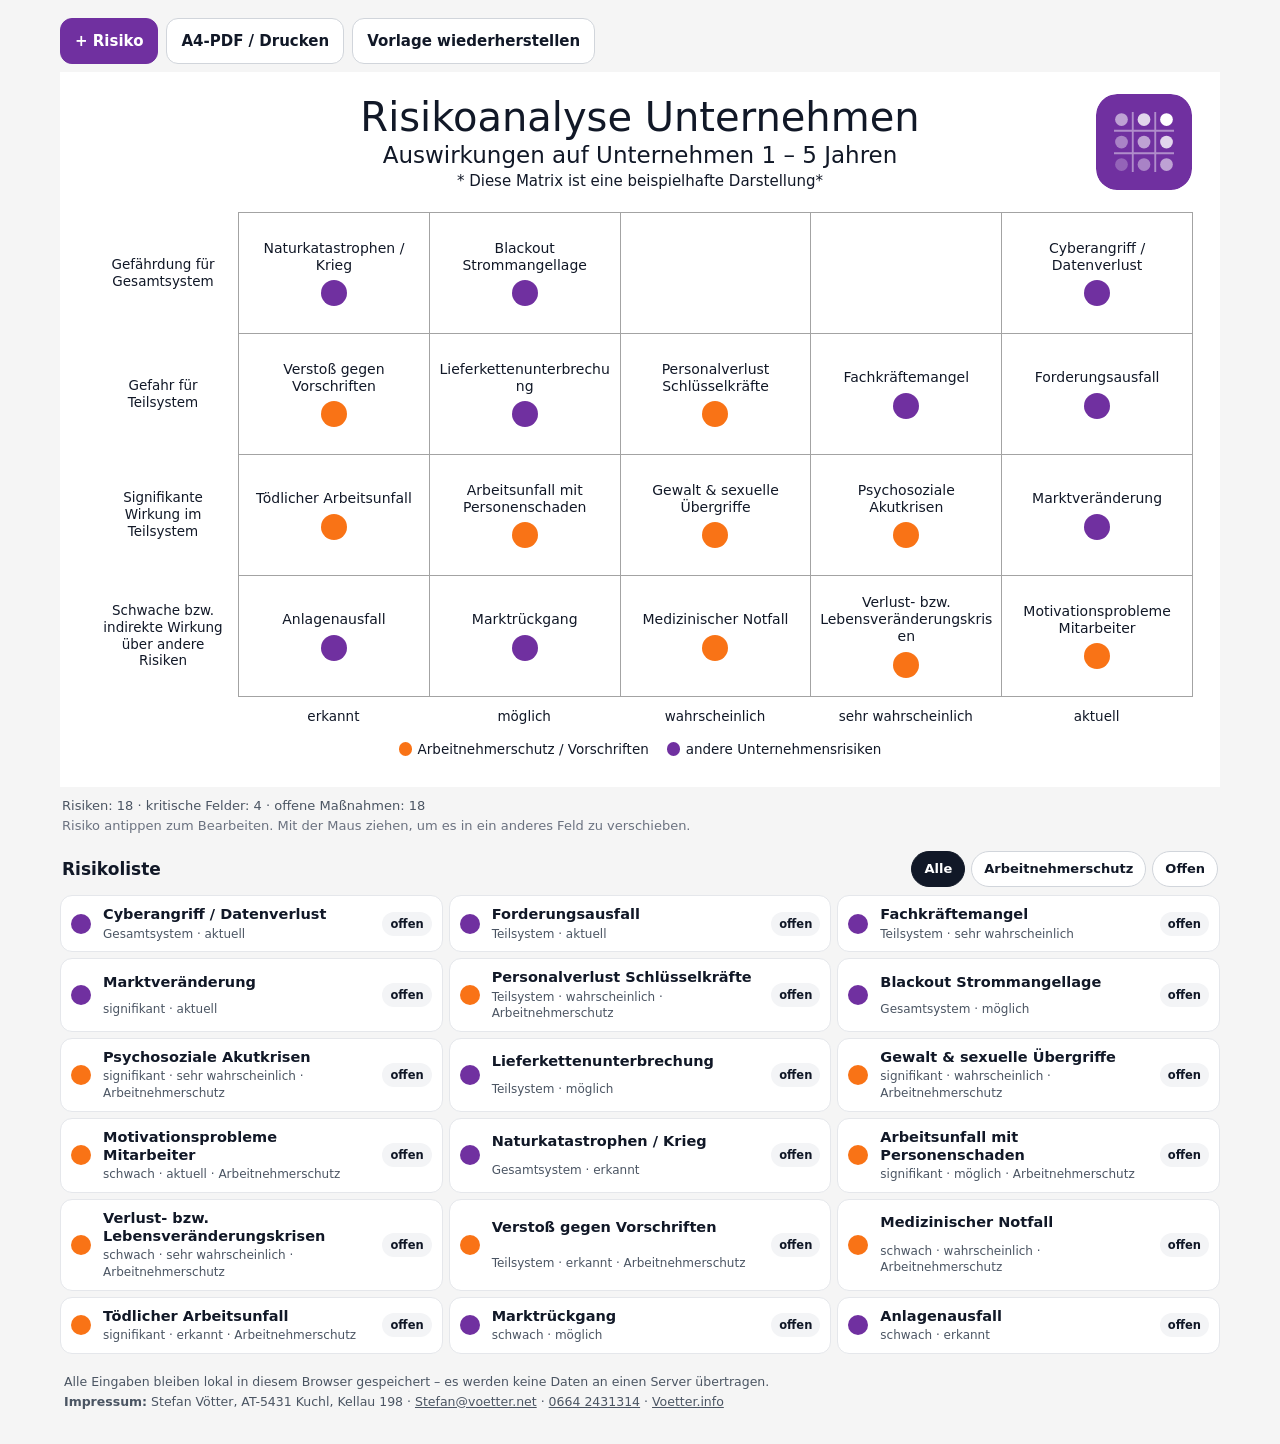
==== commit 4bcf2afa: "Arbeitnehmerschutz-Themen orange darstellen Risiken mit Kennzeichen Arbeitnehmerschutz/Vorschriften " ====
--- a/public/index.html
+++ b/public/index.html
@@ -29,7 +29,7 @@
 <meta name="twitter:description" content="Risikomatrix mit vorgegebenen Feldern: bewerten, verschieben, Maßnahmen festlegen, als PDF ausgeben.">
 <meta name="twitter:image" content="https://bcm.voetter.work/og.png">
 <style>
-:root{--purple:#7030A0;--purple-d:#5B2585;--purple-soft:#F1E8F8;--grey:#E5E7EB;--grey-soft:#F3F4F6;
+:root{--orange:#F97316;--purple:#7030A0;--purple-d:#5B2585;--purple-soft:#F1E8F8;--grey:#E5E7EB;--grey-soft:#F3F4F6;
   --text:#111827;--muted:#4B5563;--line:#A3A3A3;--bg:#F5F5F5;--panel:#fff;--lab:clamp(54px,15vw,150px)}
 *{box-sizing:border-box}
 html{-webkit-text-size-adjust:100%}
@@ -69,7 +69,11 @@
 .card:hover{background:var(--purple-soft)}
 .card .t{font-size:clamp(9px,2.3vw,14px);line-height:1.2;text-align:center;hyphens:auto;-webkit-hyphens:auto;overflow-wrap:anywhere;max-width:100%}
 .card .dot{width:clamp(16px,4vw,26px);height:clamp(16px,4vw,26px);border-radius:50%;background:var(--purple);flex:none}
+.card.ws .dot,.li.ws .dot,.lg i.o{background:var(--orange)}
 .card.done .dot{background:#fff;box-shadow:inset 0 0 0 3px var(--purple)}
+.card.ws.done .dot,.li.ws.done .dot{background:#fff;box-shadow:inset 0 0 0 3px var(--orange)}
+.lg{display:flex;flex-wrap:wrap;gap:4px 18px;justify-content:center;margin-top:clamp(8px,1.6vw,16px);font-size:clamp(9.5px,2.2vw,13.5px)}
+.lg i{display:inline-block;width:1em;height:1em;border-radius:50%;background:var(--purple);vertical-align:-.12em;margin-right:.4em}
 .card.done .t{color:#6B7280}
 .card.lift{opacity:.3}
 .ghost{position:fixed;z-index:50;pointer-events:none;width:110px;background:#fff;padding:8px 6px;box-shadow:0 10px 24px rgba(0,0,0,.28);transform:translate(-50%,-60%) rotate(-2deg)}
@@ -104,7 +108,7 @@
 input[type=text],select,textarea{width:100%;font:inherit;font-size:16px;padding:10px;border:1px solid #D1D5DB;border-radius:10px;background:#fff;color:var(--text)}
 textarea{resize:vertical}
 .chk{display:flex;gap:10px;align-items:center;font-weight:600;margin:14px 0 4px}
-.chk input{width:22px;height:22px;accent-color:var(--purple);flex:none}
+.chk input{width:22px;height:22px;accent-color:var(--orange);flex:none}
 .actions{display:flex;gap:8px;padding:12px 18px 16px;border-top:1px solid var(--grey);flex-wrap:wrap}
 .actions .sp{flex:1}
 .toast{position:fixed;left:50%;bottom:22px;transform:translateX(-50%);background:#111827;color:#fff;padding:10px 16px;border-radius:999px;font-size:14px;opacity:0;transition:opacity .2s;pointer-events:none;z-index:60;max-width:90vw}
@@ -151,6 +155,7 @@
       <img class="logo" src="icon.svg" width="96" height="96" alt="Logo Risikoanalyse">
     </div>
     <div class="matrix" id="matrix"></div>
+    <div class="lg"><span><i class="o"></i>Arbeitnehmerschutz / Vorschriften</span><span><i></i>andere Unternehmensrisiken</span></div>
   </main>
   <p class="stats" id="stats"></p>
   <p class="hint">Risiko antippen zum Bearbeiten. <span class="full">Mit der Maus ziehen, um es in ein anderes Feld zu verschieben.</span><span class="short">Gedrückt halten und ziehen zum Verschieben. Im Querformat wird die Matrix größer.</span></p>
@@ -183,7 +188,7 @@
       <select id="fImpact"></select>
       <label for="fProb">Eintrittswahrscheinlichkeit / Aktualität</label>
       <select id="fProb"></select>
-      <label class="chk"><input type="checkbox" id="fWs"> Arbeitnehmerschutz / Vorschriften</label>
+      <label class="chk"><input type="checkbox" id="fWs"> Arbeitnehmerschutz / Vorschriften (orange)</label>
       <label for="fDesc">Beschreibung</label>
       <textarea id="fDesc" rows="3"></textarea>
       <label for="fOwner">Verantwortlich</label>
@@ -278,7 +283,7 @@
   items.sort(function(a,b){return (4-b.impactIndex)*(b.probabilityIndex+1)-(4-a.impactIndex)*(a.probabilityIndex+1);});
   if(!items.length){list.appendChild(el('p','empty','Keine Risiken in dieser Auswahl.'));return;}
   items.forEach(function(k){
-    var b=el('button','li'+(k.status==='erledigt'?' done':''));b.type='button';b.dataset.id=k.id;
+    var b=el('button','li'+(k.workerSafety?' ws':'')+(k.status==='erledigt'?' done':''));b.type='button';b.dataset.id=k.id;
     b.appendChild(el('span','dot'));
     b.appendChild(el('span','t',k.title));
     b.appendChild(el('span','st s'+Math.max(0,STATUS.indexOf(k.status)),k.status||'offen'));
@@ -292,7 +297,7 @@
   Array.prototype.forEach.call(this.children,function(x){x.classList.toggle('on',x===c);});renderList();
 });
 function card(k){
-  var b=el('button','card'+(k.status==='erledigt'?' done':''));
+  var b=el('button','card'+(k.workerSafety?' ws':'')+(k.status==='erledigt'?' done':''));
   b.type='button';b.dataset.id=k.id;
   b.appendChild(el('span','t',k.title));
   b.appendChild(el('span','dot'));
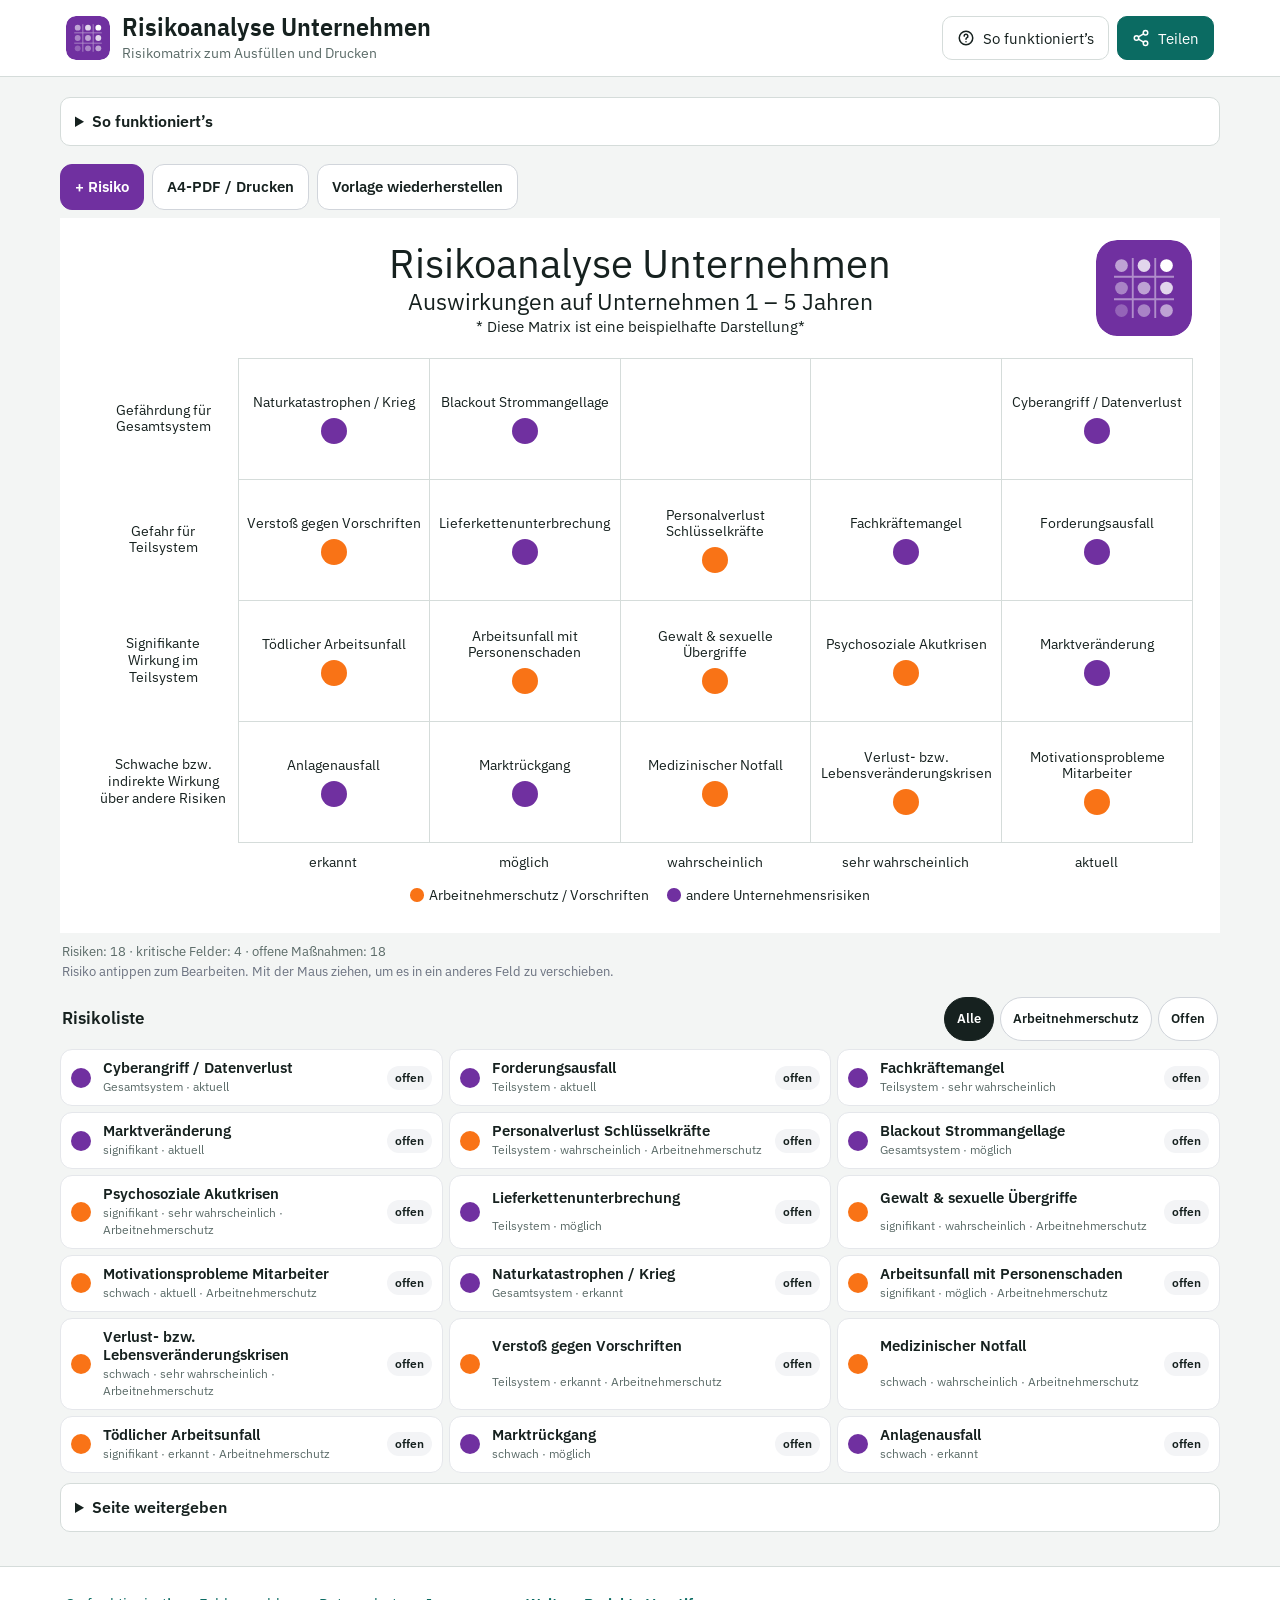
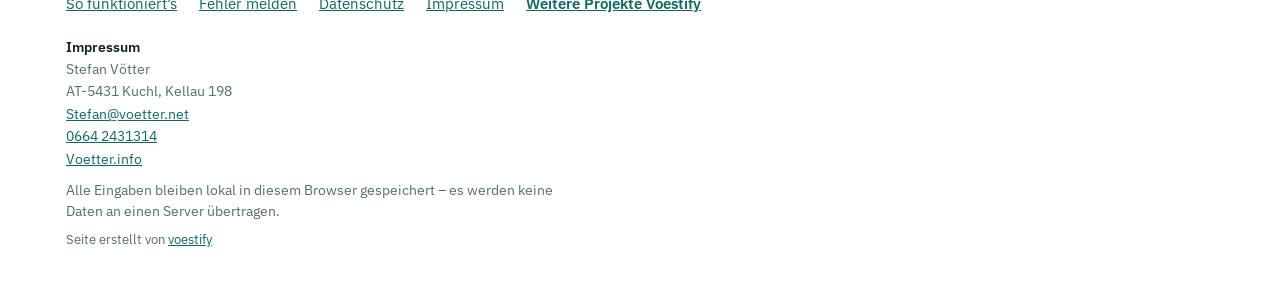
==== commit 3d207c65: "Gemeinsamer Rahmen: Kopfzeile, Hilfe, Teilen mit QR-Code, Datenschutz, Fehler melden - Schriften lok" ====
--- a/public/index.html
+++ b/public/index.html
@@ -138,9 +138,30 @@
   *{-webkit-print-color-adjust:exact;print-color-adjust:exact}
 }
 </style>
+<link rel="stylesheet" href="fonts.css">
+<link rel="stylesheet" href="rahmen.css">
+<style>@media print{.r-top,.r-foot,.r-box,.r-skip{display:none!important}}</style>
 </head>
 <body>
+<a class="r-skip" href="#matrix">Zum Inhalt</a>
+<header class="r-top">
+  <div class="r-wrap" style="--r-max:1180px">
+    <div class="r-brand"><img src="icon.svg" alt="" width="44" height="44"><div><b>Risikoanalyse Unternehmen</b><span class="r-sub">Risikomatrix zum Ausfüllen und Drucken</span></div></div>
+    <div class="r-tools">
+      <button class="r-btn" type="button" id="r-help"><svg viewBox="0 0 24 24" aria-hidden="true"><circle cx="12" cy="12" r="9"/><path d="M9.5 9.5a2.5 2.5 0 1 1 3.5 2.3c-.7.4-1 1-1 1.7"/><path d="M12 17h.01"/></svg>So funktioniert’s</button>
+      <button class="r-btn r-pri" type="button" id="r-share"><svg viewBox="0 0 24 24" aria-hidden="true"><circle cx="18" cy="5" r="3"/><circle cx="6" cy="12" r="3"/><circle cx="18" cy="19" r="3"/><path d="M8.6 10.6l6.8-4.2"/><path d="M8.6 13.4l6.8 4.2"/></svg>Teilen</button>
+    </div>
+  </div>
+</header>
 <div class="wrap">
+  <details class="r-box" id="hilfe">
+    <summary>So funktioniert’s</summary>
+    <ol class="r-steps">
+      <li><span>Mit „+ Risiko“ ein Risiko anlegen und Eintrittswahrscheinlichkeit sowie Auswirkung wählen.</span></li>
+      <li><span>Ein Risiko antippen, um es zu bearbeiten, oder in ein anderes Feld der Matrix ziehen.</span></li>
+      <li><span>Mit „A4-PDF / Drucken“ die Matrix als Blatt ausgeben. Alle Eingaben bleiben in diesem Browser gespeichert.</span></li>
+    </ol>
+  </details>
   <div class="toolbar">
     <button class="btn primary" id="btnAdd" type="button">+ Risiko</button>
     <button class="btn" id="btnPdf" type="button"><span class="full">A4-PDF / Drucken</span><span class="short">PDF</span></button>
@@ -172,11 +193,35 @@
     <div id="list"></div>
   </section>
 
-  <footer>
-    Alle Eingaben bleiben lokal in diesem Browser gespeichert – es werden keine Daten an einen Server übertragen.<br>
-    <b>Impressum:</b> Stefan Vötter, AT-5431 Kuchl, Kellau 198 · <a href="mailto:Stefan@voetter.net">Stefan@voetter.net</a> · <a href="tel:+436642431314">0664 2431314</a> · <a href="https://voetter.info" rel="noopener">Voetter.info</a>
-  </footer>
+  <details class="r-box" id="teilen">
+    <summary>Seite weitergeben</summary>
+    <div class="r-share">
+      <img src="qr.svg" alt="QR-Code zur Adresse bcm.voetter.work" width="132" height="132">
+      <div>
+        <p>QR-Code scannen oder Link weitergeben.</p>
+        <button class="r-btn r-pri" type="button" id="r-sshare" hidden>Teilen</button>
+        <button class="r-btn" type="button" id="r-copy">Link kopieren</button>
+        <p id="r-msg" role="status"></p>
+      </div>
+    </div>
+  </details>
 </div>
+
+<footer class="r-foot" style="margin:0">
+  <div class="r-wrap" style="--r-max:1180px">
+    <nav class="r-fnav" aria-label="Fußzeile">
+      <a href="#hilfe" id="r-fhelp">So funktioniert’s</a>
+      <a id="r-err" href="mailto:Stefan@voetter.net?subject=Fehler%20melden%3A%20Risikoanalyse%20Unternehmen%20%28bcm.voetter.work%29&amp;body=Seite%3A%20https%3A%2F%2Fbcm.voetter.work%2F%0A%0AWas%20stimmt%20nicht%3F%0A%0A%0AWie%20w%C3%A4re%20es%20richtig%3F%0A">Fehler melden</a>
+      <a href="datenschutz.html">Datenschutz</a>
+      <a href="#impressum">Impressum</a>
+      <a class="r-more" href="https://book.voetter.work/">Weitere Projekte Voestify</a>
+    </nav>
+    <address class="r-imp" id="impressum"><b>Impressum</b><br>Stefan Vötter<br>AT-5431 Kuchl, Kellau 198<br><a href="mailto:Stefan@voetter.net">Stefan@voetter.net</a><br><a href="tel:+436642431314">0664 2431314</a><br><a href="https://voetter.info" rel="noopener">Voetter.info</a></address>
+    <p>Alle Eingaben bleiben lokal in diesem Browser gespeichert – es werden keine Daten an einen Server übertragen.</p>
+    <p class="r-made">Seite erstellt von <a href="https://voetter.info">voestify</a></p>
+  </div>
+</footer>
+<script src="rahmen.js"></script>
 
 <dialog id="dlg">
   <form method="dialog" id="frm">
--- a/public/fonts.css
+++ b/public/fonts.css
@@ -0,0 +1,16 @@
+/* IBM Plex, SIL Open Font License 1.1 – lokal ausgeliefert, kein Abruf bei Dritten */
+@font-face{font-family:"IBM Plex Sans";font-style:normal;font-weight:400;font-display:swap;src:url(fonts/ibm-plex-sans-greek-400-normal.woff2) format("woff2");unicode-range:U+0370-0377,U+037A-037F,U+0384-038A,U+038C,U+038E-03A1,U+03A3-03FF}
+@font-face{font-family:"IBM Plex Sans";font-style:normal;font-weight:400;font-display:swap;src:url(fonts/ibm-plex-sans-latin-ext-400-normal.woff2) format("woff2");unicode-range:U+0100-02BA,U+02BD-02C5,U+02C7-02CC,U+02CE-02D7,U+02DD-02FF,U+0304,U+0308,U+0329,U+1D00-1DBF,U+1E00-1E9F,U+1EF2-1EFF,U+2020,U+20A0-20AB,U+20AD-20C0,U+2113,U+2C60-2C7F,U+A720-A7FF}
+@font-face{font-family:"IBM Plex Sans";font-style:normal;font-weight:400;font-display:swap;src:url(fonts/ibm-plex-sans-latin-400-normal.woff2) format("woff2");unicode-range:U+0000-00FF,U+0131,U+0152-0153,U+02BB-02BC,U+02C6,U+02DA,U+02DC,U+0304,U+0308,U+0329,U+2000-206F,U+20AC,U+2122,U+2191,U+2193,U+2212,U+2215,U+FEFF,U+FFFD}
+@font-face{font-family:"IBM Plex Sans";font-style:normal;font-weight:500;font-display:swap;src:url(fonts/ibm-plex-sans-greek-500-normal.woff2) format("woff2");unicode-range:U+0370-0377,U+037A-037F,U+0384-038A,U+038C,U+038E-03A1,U+03A3-03FF}
+@font-face{font-family:"IBM Plex Sans";font-style:normal;font-weight:500;font-display:swap;src:url(fonts/ibm-plex-sans-latin-ext-500-normal.woff2) format("woff2");unicode-range:U+0100-02BA,U+02BD-02C5,U+02C7-02CC,U+02CE-02D7,U+02DD-02FF,U+0304,U+0308,U+0329,U+1D00-1DBF,U+1E00-1E9F,U+1EF2-1EFF,U+2020,U+20A0-20AB,U+20AD-20C0,U+2113,U+2C60-2C7F,U+A720-A7FF}
+@font-face{font-family:"IBM Plex Sans";font-style:normal;font-weight:500;font-display:swap;src:url(fonts/ibm-plex-sans-latin-500-normal.woff2) format("woff2");unicode-range:U+0000-00FF,U+0131,U+0152-0153,U+02BB-02BC,U+02C6,U+02DA,U+02DC,U+0304,U+0308,U+0329,U+2000-206F,U+20AC,U+2122,U+2191,U+2193,U+2212,U+2215,U+FEFF,U+FFFD}
+@font-face{font-family:"IBM Plex Sans";font-style:normal;font-weight:600;font-display:swap;src:url(fonts/ibm-plex-sans-greek-600-normal.woff2) format("woff2");unicode-range:U+0370-0377,U+037A-037F,U+0384-038A,U+038C,U+038E-03A1,U+03A3-03FF}
+@font-face{font-family:"IBM Plex Sans";font-style:normal;font-weight:600;font-display:swap;src:url(fonts/ibm-plex-sans-latin-ext-600-normal.woff2) format("woff2");unicode-range:U+0100-02BA,U+02BD-02C5,U+02C7-02CC,U+02CE-02D7,U+02DD-02FF,U+0304,U+0308,U+0329,U+1D00-1DBF,U+1E00-1E9F,U+1EF2-1EFF,U+2020,U+20A0-20AB,U+20AD-20C0,U+2113,U+2C60-2C7F,U+A720-A7FF}
+@font-face{font-family:"IBM Plex Sans";font-style:normal;font-weight:600;font-display:swap;src:url(fonts/ibm-plex-sans-latin-600-normal.woff2) format("woff2");unicode-range:U+0000-00FF,U+0131,U+0152-0153,U+02BB-02BC,U+02C6,U+02DA,U+02DC,U+0304,U+0308,U+0329,U+2000-206F,U+20AC,U+2122,U+2191,U+2193,U+2212,U+2215,U+FEFF,U+FFFD}
+@font-face{font-family:"IBM Plex Sans Condensed";font-style:normal;font-weight:600;font-display:swap;src:url(fonts/ibm-plex-sans-condensed-latin-ext-600-normal.woff2) format("woff2");unicode-range:U+0100-02BA,U+02BD-02C5,U+02C7-02CC,U+02CE-02D7,U+02DD-02FF,U+0304,U+0308,U+0329,U+1D00-1DBF,U+1E00-1E9F,U+1EF2-1EFF,U+2020,U+20A0-20AB,U+20AD-20C0,U+2113,U+2C60-2C7F,U+A720-A7FF}
+@font-face{font-family:"IBM Plex Sans Condensed";font-style:normal;font-weight:600;font-display:swap;src:url(fonts/ibm-plex-sans-condensed-latin-600-normal.woff2) format("woff2");unicode-range:U+0000-00FF,U+0131,U+0152-0153,U+02BB-02BC,U+02C6,U+02DA,U+02DC,U+0304,U+0308,U+0329,U+2000-206F,U+20AC,U+2122,U+2191,U+2193,U+2212,U+2215,U+FEFF,U+FFFD}
+@font-face{font-family:"IBM Plex Mono";font-style:normal;font-weight:400;font-display:swap;src:url(fonts/ibm-plex-mono-latin-ext-400-normal.woff2) format("woff2");unicode-range:U+0100-02BA,U+02BD-02C5,U+02C7-02CC,U+02CE-02D7,U+02DD-02FF,U+0304,U+0308,U+0329,U+1D00-1DBF,U+1E00-1E9F,U+1EF2-1EFF,U+2020,U+20A0-20AB,U+20AD-20C0,U+2113,U+2C60-2C7F,U+A720-A7FF}
+@font-face{font-family:"IBM Plex Mono";font-style:normal;font-weight:400;font-display:swap;src:url(fonts/ibm-plex-mono-latin-400-normal.woff2) format("woff2");unicode-range:U+0000-00FF,U+0131,U+0152-0153,U+02BB-02BC,U+02C6,U+02DA,U+02DC,U+0304,U+0308,U+0329,U+2000-206F,U+20AC,U+2122,U+2191,U+2193,U+2212,U+2215,U+FEFF,U+FFFD}
+@font-face{font-family:"IBM Plex Mono";font-style:normal;font-weight:500;font-display:swap;src:url(fonts/ibm-plex-mono-latin-ext-500-normal.woff2) format("woff2");unicode-range:U+0100-02BA,U+02BD-02C5,U+02C7-02CC,U+02CE-02D7,U+02DD-02FF,U+0304,U+0308,U+0329,U+1D00-1DBF,U+1E00-1E9F,U+1EF2-1EFF,U+2020,U+20A0-20AB,U+20AD-20C0,U+2113,U+2C60-2C7F,U+A720-A7FF}
+@font-face{font-family:"IBM Plex Mono";font-style:normal;font-weight:500;font-display:swap;src:url(fonts/ibm-plex-mono-latin-500-normal.woff2) format("woff2");unicode-range:U+0000-00FF,U+0131,U+0152-0153,U+02BB-02BC,U+02C6,U+02DA,U+02DC,U+0304,U+0308,U+0329,U+2000-206F,U+20AC,U+2122,U+2191,U+2193,U+2212,U+2215,U+FEFF,U+FFFD}
--- a/public/rahmen.css
+++ b/public/rahmen.css
@@ -0,0 +1,61 @@
+/* Gemeinsamer Rahmen aller voetter.work-Seiten (erzeugt mit kit.py) – Familie as */
+:root:root:root{--r-bg:#f3f5f4;--r-card:#ffffff;--r-ink:#16211f;--r-muted:#5b6b68;--r-line:#d5dcda;--r-accent:#0b6b62;--r-accent-ink:#ffffff;--r-accent-soft:#dcefec;--bg:var(--r-bg);--paper:var(--r-bg);--surface:var(--r-card);--card:var(--r-card);--panel:var(--r-card);--karte:var(--r-card);--ink:var(--r-ink);--text:var(--r-ink);--muted:var(--r-muted);--mute:var(--r-muted);--leise:var(--r-muted);--line:var(--r-line);--linie:var(--r-line);--accent:var(--r-accent);--accent-ink:var(--r-accent-ink);--accent-soft:var(--r-accent-soft);--r-display:"IBM Plex Sans Condensed","IBM Plex Sans",system-ui,sans-serif;--r-body:"IBM Plex Sans",system-ui,-apple-system,"Segoe UI",sans-serif;--r-mono:"IBM Plex Mono",ui-monospace,Menlo,Consolas,monospace;--display:var(--r-display);--body:var(--r-body);--mono:var(--r-mono);--font-display:var(--r-display);--font-body:var(--r-body)}
+
+html body{font-family:var(--r-body)}
+input:focus-visible,select:focus-visible,textarea:focus-visible{outline:3px solid var(--r-accent)!important;outline-offset:1px}
+html body .chip{min-height:44px}
+input[type=search]::-webkit-search-cancel-button{display:none}
+.r-skip{position:absolute;left:-999px;top:0;z-index:2000;background:var(--r-ink);color:var(--r-bg);padding:10px 14px;border-radius:0 0 8px 0}
+.r-skip:focus{left:0}
+.r-wrap{max-width:var(--r-max,860px);margin:0 auto;padding-left:16px;padding-right:16px;box-sizing:border-box}
+.r-top{background:var(--r-card);border-bottom:1px solid var(--r-line);color:var(--r-ink);font-family:var(--r-body);font-size:16px;line-height:1.45;display:block;padding:0;max-width:none;margin:0;gap:0}
+.r-top .r-wrap{display:flex;flex-wrap:wrap;gap:12px;align-items:center;padding-top:12px;padding-bottom:12px}
+.r-brand{display:flex;gap:12px;align-items:center;flex:1 1 240px;min-width:0;color:var(--r-ink);text-decoration:none}
+.r-brand img{flex:none;width:44px;height:44px;border-radius:10px}
+.r-brand h1,.r-brand b{font-family:var(--r-display);font-weight:600;font-size:1.6rem;line-height:1.15;margin:0;display:block;color:var(--r-ink);text-transform:none;letter-spacing:0;text-wrap:balance}
+.r-sub{color:var(--r-muted);font-size:.875rem;margin:2px 0 0;display:block}
+.r-tools{display:flex;gap:8px;flex-wrap:wrap}
+.r-btn{font:inherit;font-family:var(--r-body);font-size:.95rem;font-weight:400;min-height:44px;min-width:44px;padding:0 14px;display:inline-flex;align-items:center;justify-content:center;gap:8px;border:1px solid var(--r-line);border-radius:10px;background:var(--r-card);color:var(--r-ink);cursor:pointer;text-decoration:none;box-sizing:border-box}
+.r-btn.r-pri{background:var(--r-accent);border-color:var(--r-accent);color:var(--r-accent-ink)}
+.r-btn svg{width:18px;height:18px;flex:none;fill:none;stroke:currentColor;stroke-width:2;stroke-linecap:round;stroke-linejoin:round}
+.r-btn:focus-visible,.r-foot a:focus-visible,.r-stand a:focus-visible,.r-box summary:focus-visible,.r-brand:focus-visible{outline:3px solid var(--r-accent);outline-offset:2px}
+.r-stand{background:var(--r-accent-soft);border-bottom:1px solid var(--r-line);color:var(--r-ink);font-family:var(--r-body);font-size:.875rem;line-height:1.45}
+.r-stand .r-wrap{display:flex;flex-wrap:wrap;gap:2px 18px;padding-top:9px;padding-bottom:9px}
+.r-stand a{color:var(--r-ink);font-weight:500}
+.r-box{background:var(--r-card);border:1px solid var(--r-line);border-radius:10px;margin:10px 0;padding:0 14px;color:var(--r-ink);font-family:var(--r-body);font-size:1rem;line-height:1.45}
+.r-box summary{cursor:pointer;padding:12px 0;font-weight:600}
+.r-steps{margin:0 0 14px;padding:0;list-style:none;counter-reset:rs;display:grid;gap:10px}
+.r-steps li{counter-increment:rs;display:flex;gap:10px;align-items:flex-start}
+.r-steps li::before{content:counter(rs);flex:none;width:28px;height:28px;border-radius:50%;background:var(--r-accent);color:var(--r-accent-ink);font-weight:600;display:flex;align-items:center;justify-content:center}
+.r-share{display:flex;flex-wrap:wrap;gap:16px;align-items:center;margin:0 0 14px}
+.r-share img{flex:none;width:132px;height:132px;background:#fff;border:1px solid var(--r-line);border-radius:8px}
+.r-share div{flex:1 1 240px;display:flex;flex-wrap:wrap;gap:8px;align-items:center}
+.r-share p{flex-basis:100%;margin:0;color:var(--r-muted);font-size:.9rem}
+.r-foot{margin-top:24px;background:var(--r-card);border-top:1px solid var(--r-line);color:var(--r-muted);font-family:var(--r-body);font-size:.875rem;line-height:1.5;padding:14px 0 36px;display:block;max-width:none;gap:0}
+.r-foot p{margin:0 0 8px;max-width:65ch}
+.r-foot a{color:var(--r-accent)}
+.r-fnav{display:flex;flex-wrap:wrap;gap:0 22px;margin:0 0 10px;font-size:.95rem}
+.r-foot .r-fnav{border:0;overflow:visible}
+.r-foot .r-fnav a{padding:11px 0;font-family:var(--r-body);font-size:inherit;font-weight:400;border:0;margin:0;white-space:normal;text-decoration:underline;color:var(--r-accent)}
+.r-foot .r-fnav a.r-more{font-weight:600}
+.r-imp{font-style:normal;margin:0 0 10px;line-height:1.6}
+.r-imp b{color:var(--r-ink)}
+.r-made{font-size:.8125rem}
+.r-printqr{display:none}
+/* Textseiten (Datenschutz) */
+.r-page{background:var(--r-bg);color:var(--r-ink);margin:0;font-size:16px;line-height:1.55}
+.r-doc{padding-top:20px;padding-bottom:8px;max-width:760px}
+.r-doc h1{font-family:var(--r-display);font-weight:600;font-size:1.7rem;line-height:1.15;margin:0 0 6px}
+.r-doc h2{font-family:var(--r-display);font-weight:600;font-size:1.2rem;margin:26px 0 6px}
+.r-doc p,.r-doc ul{margin:0 0 10px;max-width:68ch}
+.r-doc ul{padding-left:1.2em}
+.r-doc a{color:var(--r-accent)}
+.r-doc address{font-style:normal;margin:0 0 10px;line-height:1.6}
+.r-lead{color:var(--r-muted)}
+[hidden]{display:none!important}
+@media print{
+  .r-tools,.r-fnav,.r-skip,.r-share div{display:none!important}
+  .r-top,.r-stand,.r-foot,.r-box{background:#fff;color:#000;border-color:#999}
+  .r-printqr{display:flex;gap:12px;align-items:center;margin:0 0 10px;color:#000}
+  .r-printqr img{width:96px;height:96px}
+}
